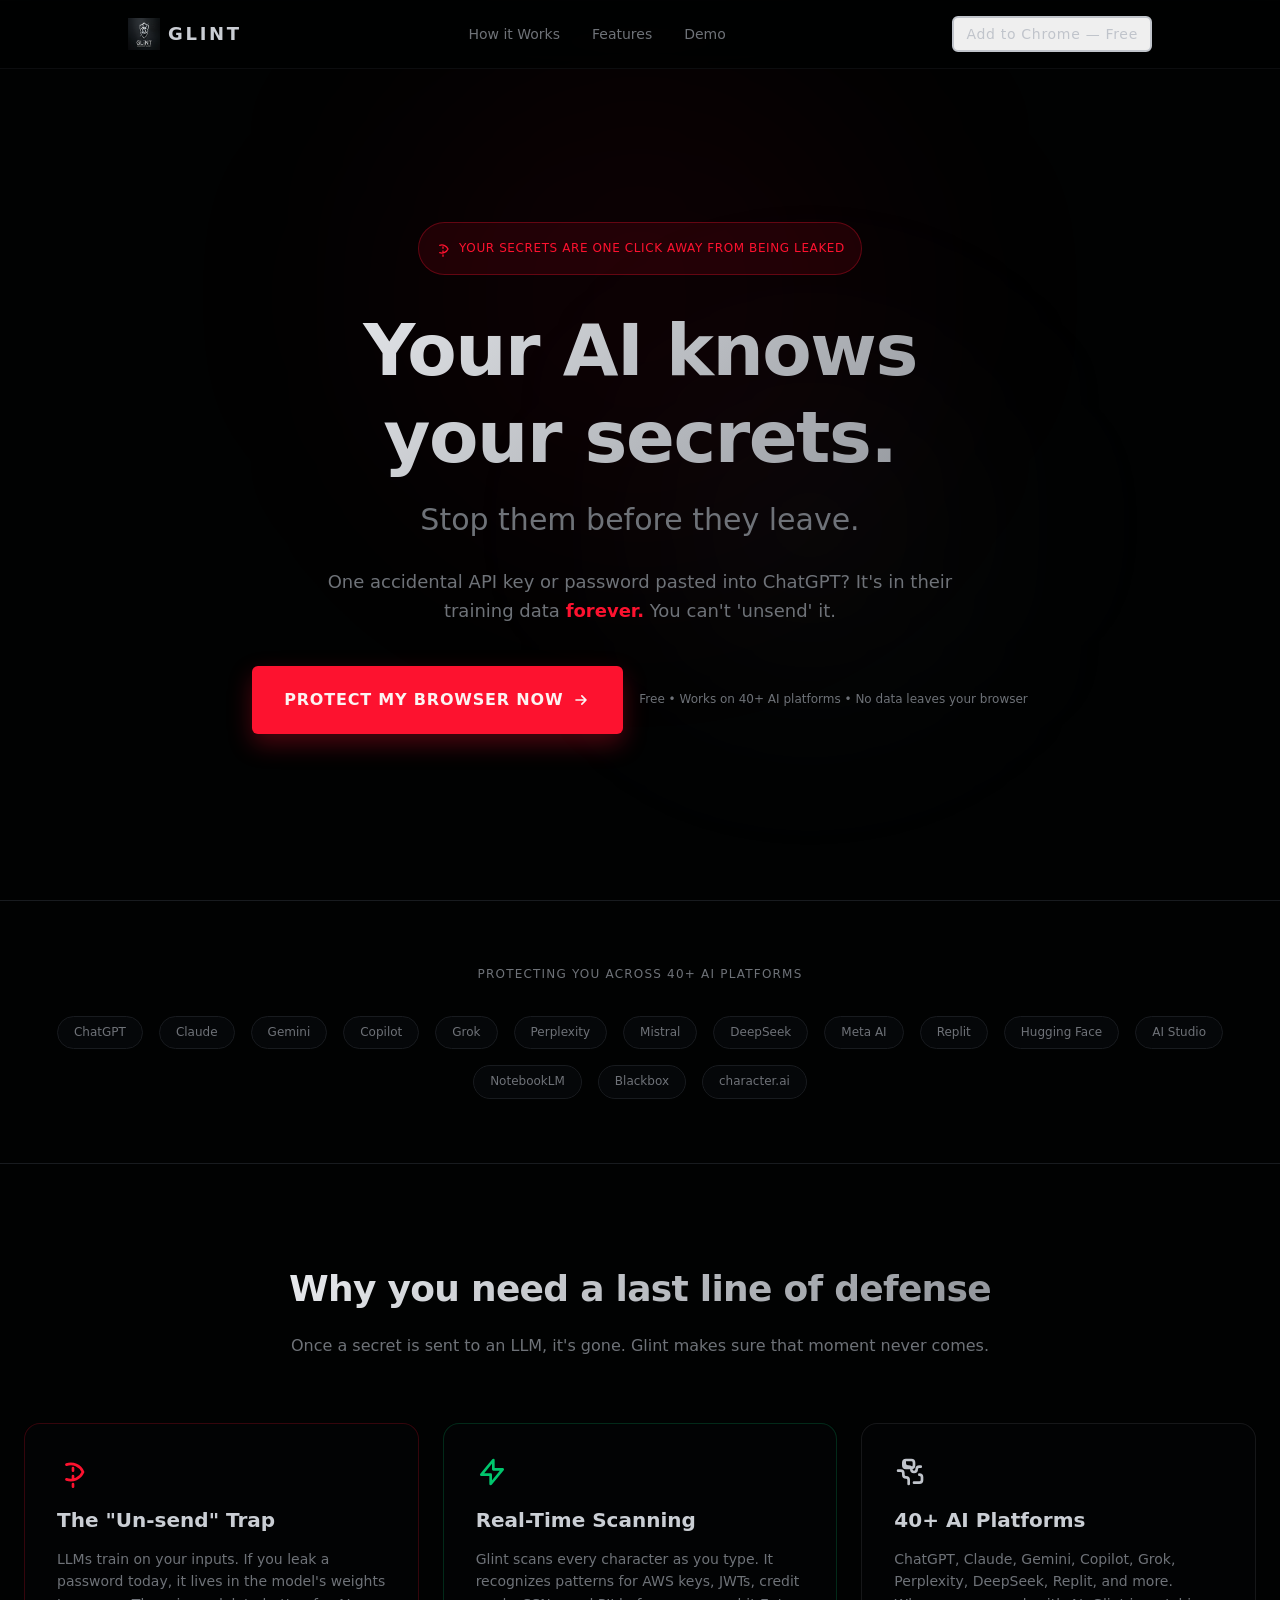
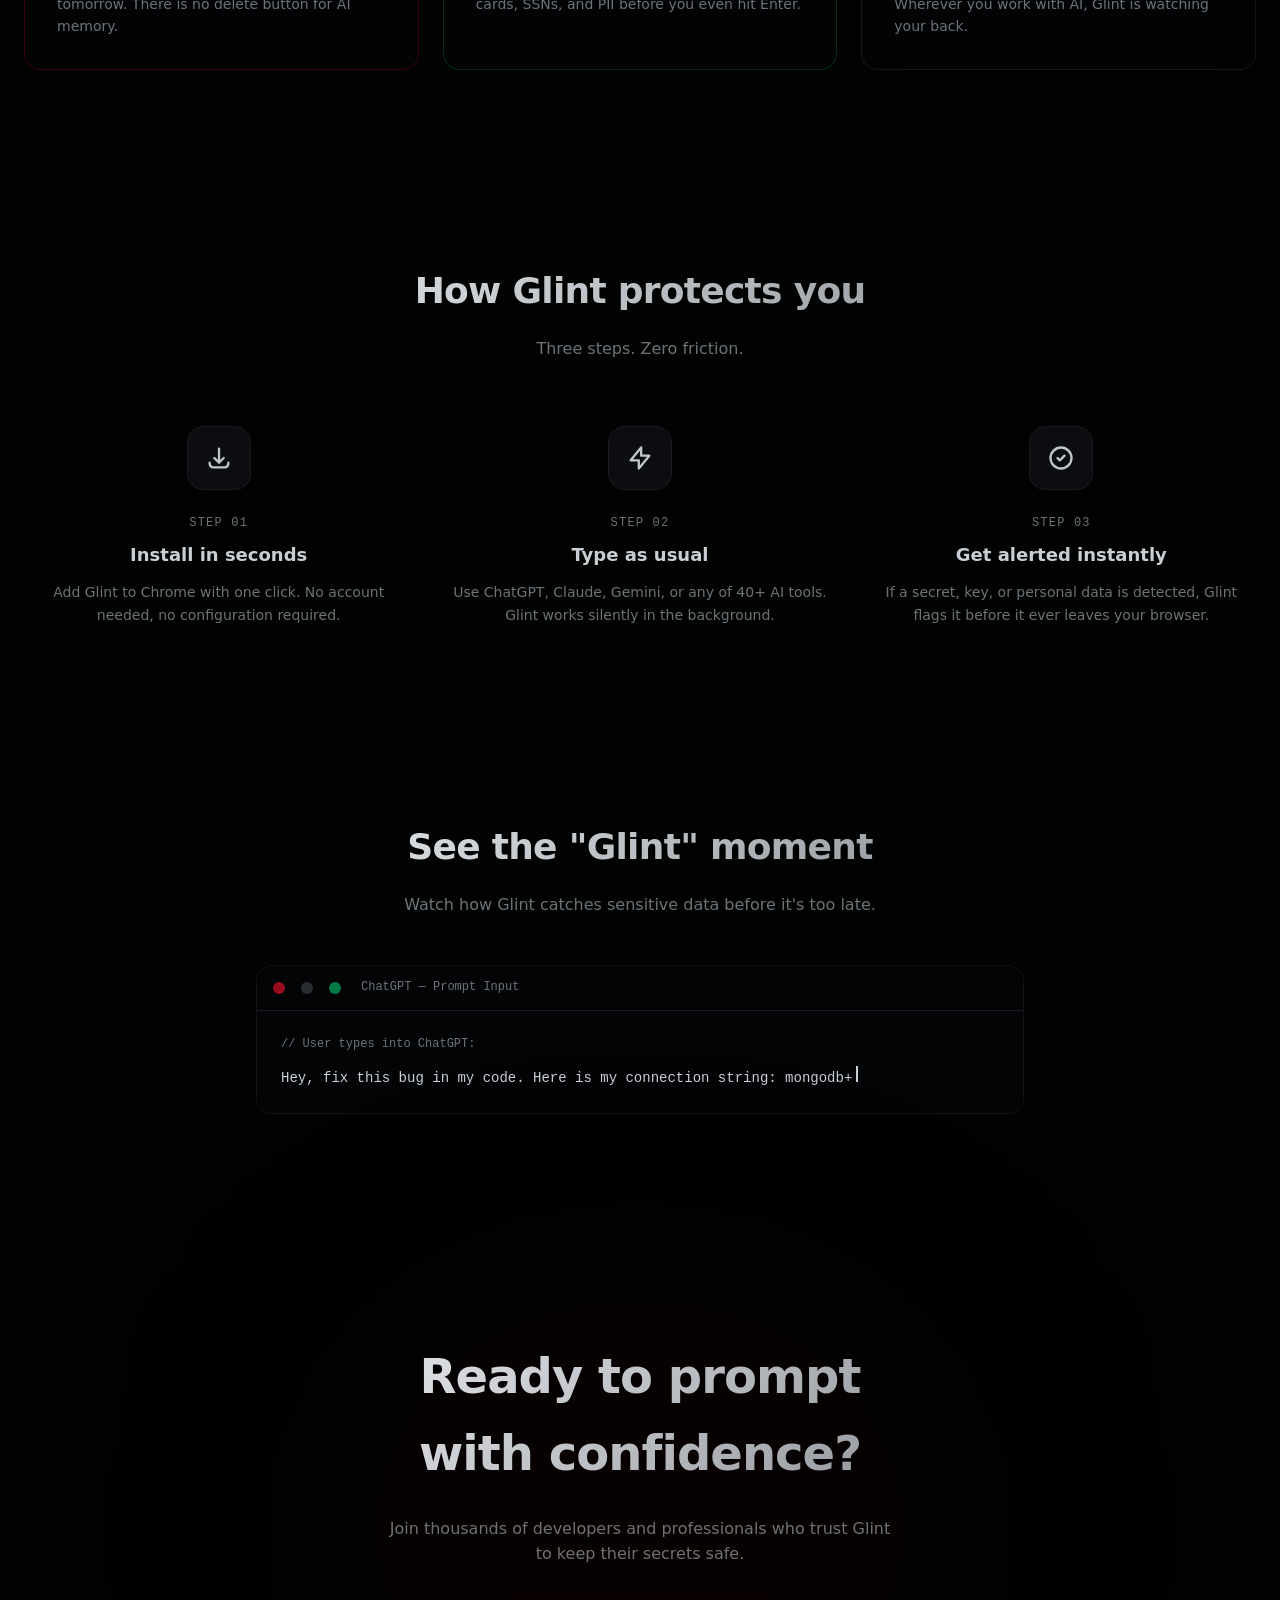
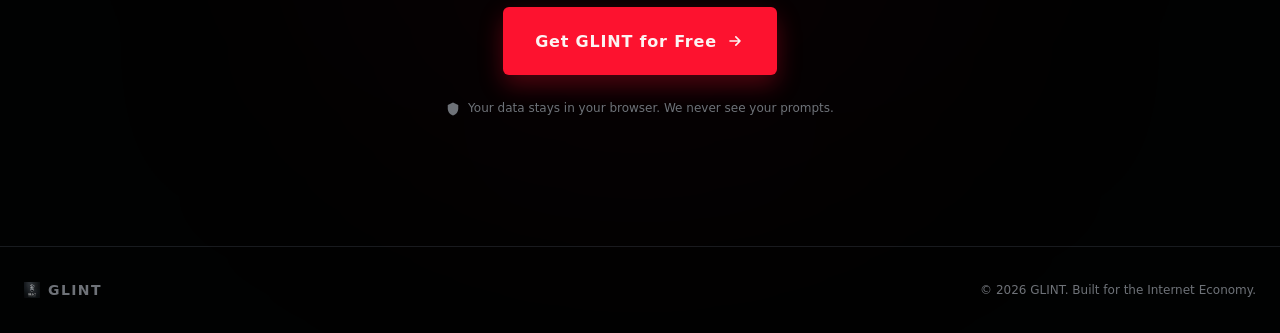
==== index.html @ 4f902f87 "removed the react app, now left with index.html" ====
<!DOCTYPE html>
<html lang="en">
<head>
    <meta charset="UTF-8">
    <meta name="viewport" content="width=device-width, initial-scale=1.0">
    <title>GLINT — Your AI Privacy Guardian | Stop Secret Leaks</title>
    <meta name="description" content="Glint detects passwords, API keys, and sensitive data in your AI prompts before they're sent. Free Chrome extension for 40+ AI platforms.">
    <meta property="og:title" content="GLINT — Your AI Privacy Guardian">
    <meta property="og:description" content="Stop accidentally leaking secrets to ChatGPT, Claude, and 40+ AI tools. Free browser extension.">
    <meta property="og:type" content="website">
    <style>
        * {
            margin: 0;
            padding: 0;
            box-sizing: border-box;
        }

        :root {
            --radius: 0.625rem;
            /* Terminal-chic dark palette */
            --background: oklch(0.08 0.005 260);
            --foreground: oklch(0.85 0.01 260);
            --card: oklch(0.12 0.008 260);
            --card-foreground: oklch(0.85 0.01 260);
            --primary: oklch(0.82 0.01 260);
            --primary-foreground: oklch(0.08 0.005 260);
            --secondary: oklch(0.16 0.008 260);
            --secondary-foreground: oklch(0.82 0.01 260);
            --muted: oklch(0.16 0.008 260);
            --muted-foreground: oklch(0.55 0.01 260);
            --accent: oklch(0.2 0.01 260);
            --accent-foreground: oklch(0.82 0.01 260);
            --border: oklch(0.22 0.01 260);
            --input: oklch(0.18 0.008 260);
            --ring: oklch(0.55 0.01 260);
            
            /* GLINT-specific tokens */
            --danger: oklch(0.63 0.25 25);
            --danger-foreground: oklch(0.97 0.01 25);
            --safe: oklch(0.72 0.19 155);
            --safe-foreground: oklch(0.15 0.02 155);
            --silver: oklch(0.82 0.01 260);
            --silver-dim: oklch(0.55 0.01 260);
            
            /* Fonts */
            --font-display: "Inter", ui-sans-serif, system-ui, sans-serif;
            --font-mono: "JetBrains Mono", ui-monospace, monospace;
        }

        body {
            background-color: var(--background);
            color: var(--foreground);
            font-family: var(--font-display);
            -webkit-font-smoothing: antialiased;
            -moz-osx-font-smoothing: grayscale;
            line-height: 1.6;
        }

        /* Animations */
        @keyframes glint-shimmer {
            0% { background-position: -200% 0; }
            100% { background-position: 200% 0; }
        }

        @keyframes pulse-danger {
            0%, 100% { opacity: 0.6; }
            50% { opacity: 1; }
        }

        @keyframes scanline {
            0% { transform: translateY(-100%); }
            100% { transform: translateY(100vh); }
        }

        @keyframes slideDown {
            from {
                opacity: 0;
                transform: translateY(-20px);
            }
            to {
                opacity: 1;
                transform: translateY(0);
            }
        }

        @keyframes fadeInUp {
            from {
                opacity: 0;
                transform: translateY(30px);
            }
            to {
                opacity: 1;
                transform: translateY(0);
            }
        }

        @keyframes fadeInScale {
            from {
                opacity: 0;
                transform: scale(0.95);
            }
            to {
                opacity: 1;
                transform: scale(1);
            }
        }

        @keyframes pulse {
            0%, 100% {
                opacity: 1;
            }
            50% {
                opacity: 0.5;
            }
        }

        @keyframes blink {
            0%, 49%, 100% {
                opacity: 1;
            }
            50%, 99% {
                opacity: 0;
            }
        }

        @keyframes splashFadeIn {
            from {
                opacity: 0;
                transform: scale(0.9);
            }
            to {
                opacity: 1;
                transform: scale(1);
            }
        }

        @keyframes splashFadeOut {
            from {
                opacity: 1;
                visibility: visible;
            }
            to {
                opacity: 0;
                visibility: hidden;
            }
        }

        /* Splash Screen */
        .splash-screen {
            position: fixed;
            top: 0;
            left: 0;
            right: 0;
            bottom: 0;
            z-index: 9999;
            display: flex;
            align-items: center;
            justify-content: center;
            background-color: var(--background);
            animation: splashFadeIn 0.6s ease-out forwards, splashFadeOut 0.6s ease-out 2.8s forwards;
        }

        .splash-content {
            text-align: center;
        }

        .splash-logo {
            max-width: 300px;
            width: 100%;
            height: auto;
            margin-bottom: 2rem;
            animation: splashFadeIn 0.8s ease-out;
        }

        /* Utility Classes */
        .glint-shimmer {
            background: linear-gradient(
                90deg,
                transparent 0%,
                oklch(0.82 0.01 260 / 0.15) 50%,
                transparent 100%
            );
            background-size: 200% 100%;
            animation: glint-shimmer 3s ease-in-out infinite;
        }

        .pulse-danger {
            animation: pulse-danger 2s ease-in-out infinite;
        }

        .text-gradient-silver {
            background: linear-gradient(135deg, oklch(0.95 0.005 260), oklch(0.65 0.01 260));
            -webkit-background-clip: text;
            -webkit-text-fill-color: transparent;
            background-clip: text;
        }

        .glass-card {
            background: oklch(0.12 0.008 260 / 0.6);
            backdrop-filter: blur(20px);
            border: 1px solid oklch(0.25 0.01 260 / 0.5);
            transition: all 0.3s ease;
        }

        .glass-card:hover {
            border-color: oklch(0.35 0.01 260 / 0.8);
        }

        .glass-nav {
            background: oklch(0.08 0.005 260 / 0.8);
            backdrop-filter: blur(16px);
            border-bottom: 1px solid oklch(0.22 0.01 260 / 0.5);
        }

        .glow-danger {
            box-shadow: 0 0 30px oklch(0.63 0.25 25 / 0.3), 0 0 60px oklch(0.63 0.25 25 / 0.1);
        }

        .glow-danger.active {
            box-shadow: 0 0 40px oklch(0.63 0.25 25 / 0.5), 0 0 80px oklch(0.63 0.25 25 / 0.2);
        }

        .glow-silver {
            box-shadow: 0 0 40px oklch(0.82 0.01 260 / 0.15);
        }

        /* Navigation */
        nav {
            position: fixed;
            top: 0;
            left: 0;
            right: 0;
            z-index: 50;
            animation: slideDown 0.6s ease-out;
        }

        nav.glass-nav {
            display: flex;
            align-items: center;
            justify-content: center;
            padding: 1rem 1.5rem;
            width: 100%;
        }

        .nav-container {
            display: flex;
            align-items: center;
            justify-content: space-between;
            max-width: 64rem;
            width: 100%;
        }

        .nav-logo {
            display: flex;
            align-items: center;
            gap: 0.5rem;
        }

        .nav-logo svg {
            width: 1.5rem;
            height: 1.5rem;
            color: var(--danger);
        }

        .nav-logo span {
            font-size: 1.125rem;
            font-weight: bold;
            letter-spacing: 0.15em;
            color: var(--foreground);
        }

        .nav-links {
            display: none;
            align-items: center;
            gap: 2rem;
        }

        .nav-links a {
            font-size: 0.875rem;
            color: var(--muted-foreground);
            text-decoration: none;
            transition: color 0.3s ease;
        }

        .nav-links a:hover {
            color: var(--foreground);
        }

        @media (min-width: 768px) {
            .nav-links {
                display: flex;
            }
        }

        /* Button */
        button {
            font-family: inherit;
            cursor: pointer;
            border: none;
            transition: all 0.3s ease;
            display: inline-flex;
            align-items: center;
            justify-content: center;
            gap: 0.5rem;
            border-radius: 0.375rem;
            font-weight: 500;
        }

        .btn-hero {
            background-color: var(--danger);
            color: var(--danger-foreground);
            font-weight: bold;
            letter-spacing: 0.05em;
            padding: 1.5rem 2rem;
            font-size: 1rem;
            box-shadow: 0 10px 25px oklch(0.63 0.25 25 / 0.3);
            transition: all 0.3s ease;
        }

        .btn-hero:hover {
            background-color: oklch(0.63 0.25 25 / 0.9);
            transform: scale(1.05);
            box-shadow: 0 15px 35px oklch(0.63 0.25 25 / 0.4);
        }

        .btn-hero-outline {
            border: 2px solid var(--silver);
            color: var(--silver);
            padding: 0.5rem 0.75rem;
            font-size: 0.875rem;
            font-weight: 500;
            letter-spacing: 0.05em;
            transition: all 0.3s ease;
        }

        .btn-hero-outline:hover {
            background-color: oklch(0.82 0.01 260 / 0.1);
        }

        /* Section spacing */
        section {
            position: relative;
        }

        /* Hero section */
        .hero {
            min-height: 100vh;
            display: flex;
            align-items: center;
            justify-content: center;
            overflow: hidden;
            padding: 1.5rem;
            padding-top: 5rem;
        }

        .hero-content {
            position: relative;
            z-index: 10;
            max-width: 56rem;
            margin: 0 auto;
            text-align: center;
        }

        .hero-badge {
            display: inline-flex;
            align-items: center;
            gap: 0.5rem;
            margin-bottom: 2rem;
            border-radius: 9999px;
            border: 1px solid oklch(0.63 0.25 25 / 0.3);
            background-color: oklch(0.63 0.25 25 / 0.1);
            padding: 1rem 1rem;
            animation: fadeInUp 0.6s ease-out 0.2s both;
            font-size: 0.75rem;
            font-weight: 500;
            letter-spacing: 0.05em;
            color: var(--danger);
        }

        .hero-badge svg {
            width: 1rem;
            height: 1rem;
        }

        .hero h1 {
            font-size: 3rem;
            font-weight: 800;
            line-height: 1.2;
            letter-spacing: -0.02em;
            margin-bottom: 1rem;
            animation: fadeInUp 0.7s ease-out 0.4s both;
        }

        .hero h1 br {
            display: none;
        }

        @media (min-width: 768px) {
            .hero h1 {
                font-size: 4.5rem;
            }
            .hero h1 br {
                display: block;
            }
        }

        .hero h1.text-gradient-silver {
            color: var(--foreground);
        }

        .hero-subtitle {
            font-size: 1.5rem;
            font-weight: 300;
            color: var(--silver-dim);
            margin-top: 1rem;
            margin-bottom: 1.5rem;
            animation: fadeInUp 0.6s ease-out 0.6s both;
        }

        @media (min-width: 768px) {
            .hero-subtitle {
                font-size: 1.875rem;
            }
        }

        .hero-description {
            max-width: 42rem;
            margin: 1.5rem auto;
            font-size: 1rem;
            line-height: 1.6;
            color: var(--muted-foreground);
            animation: fadeInUp 0.6s ease-out 0.8s both;
        }

        @media (min-width: 768px) {
            .hero-description {
                font-size: 1.125rem;
            }
        }

        .hero-description strong {
            color: var(--danger);
            font-weight: 600;
        }

        .hero-cta {
            display: flex;
            flex-direction: column;
            align-items: center;
            gap: 1rem;
            margin-top: 2.5rem;
            animation: fadeInUp 0.6s ease-out 1s both;
        }

        @media (min-width: 640px) {
            .hero-cta {
                flex-direction: row;
                justify-content: center;
            }
        }

        .hero-cta-subtext {
            font-size: 0.75rem;
            color: var(--muted-foreground);
        }

        .hero-glow {
            position: absolute;
            pointer-events: none;
            border-radius: 50%;
            filter: blur(120px);
            z-index: -1;
        }

        .hero-glow-1 {
            left: 50%;
            top: 33%;
            transform: translate(-50%, -50%);
            width: 500px;
            height: 500px;
            background-color: oklch(0.63 0.25 25 / 0.05);
        }

        .hero-glow-2 {
            right: 25%;
            bottom: 25%;
            width: 300px;
            height: 300px;
            background-color: oklch(0.82 0.01 260 / 0.05);
        }

        .scanline {
            position: absolute;
            inset: 0;
            pointer-events: none;
            overflow: hidden;
            opacity: 0.03;
        }

        .scanline::before {
            content: '';
            position: absolute;
            left: 0;
            width: 100%;
            height: 1px;
            background-color: var(--silver);
            animation: scanline 4s linear infinite;
        }

        /* Platforms section */
        .platforms {
            position: relative;
            overflow: hidden;
            border-top: 1px solid var(--border);
            border-bottom: 1px solid var(--border);
            padding: 4rem 1.5rem;
        }

        .platforms-content {
            max-width: 80rem;
            margin: 0 auto;
            text-align: center;
        }

        .platforms-label {
            font-size: 0.75rem;
            font-weight: 500;
            letter-spacing: 0.1em;
            color: var(--muted-foreground);
            margin-bottom: 2rem;
            text-transform: uppercase;
            animation: fadeInUp 0.6s ease-out both;
        }

        .platforms-grid {
            display: flex;
            flex-wrap: wrap;
            align-items: center;
            justify-content: center;
            gap: 1rem;
        }

        .platform-badge {
            border-radius: 9999px;
            border: 1px solid var(--border);
            background-color: oklch(0.16 0.008 260 / 0.5);
            padding: 0.375rem 1rem;
            font-size: 0.75rem;
            font-weight: 500;
            color: var(--muted-foreground);
            transition: all 0.3s ease;
            animation: fadeInUp 0.4s ease-out both;
        }

        .platform-badge:hover {
            border-color: oklch(0.82 0.01 260 / 0.3);
            color: var(--foreground);
        }

        /* Features/Problem section */
        .features {
            position: relative;
            padding: 6rem 1.5rem;
        }

        .features-header {
            max-width: 48rem;
            margin: 0 auto 4rem;
            text-align: center;
            animation: fadeInUp 0.6s ease-out both;
        }

        .features-header h2 {
            font-size: 2rem;
            font-weight: bold;
            letter-spacing: -0.02em;
            margin-bottom: 1rem;
        }

        @media (min-width: 768px) {
            .features-header h2 {
                font-size: 2.25rem;
            }
        }

        .features-header h2.text-gradient-silver {
            color: var(--foreground);
        }

        .features-header p {
            color: var(--muted-foreground);
        }

        .features-grid {
            max-width: 80rem;
            margin: 0 auto;
            display: grid;
            gap: 1.5rem;
            grid-template-columns: 1fr;
        }

        @media (min-width: 768px) {
            .features-grid {
                grid-template-columns: repeat(3, 1fr);
            }
        }

        .feature-card {
            padding: 2rem;
            border-radius: 1rem;
            animation: fadeInUp 0.6s ease-out both;
        }

        .feature-card.danger {
            border: 1px solid oklch(0.63 0.25 25 / 0.2);
            transition: all 0.3s ease;
        }

        .feature-card.danger:hover {
            border-color: oklch(0.63 0.25 25 / 0.4);
        }

        .feature-card.safe {
            border: 1px solid oklch(0.72 0.19 155 / 0.2);
            transition: all 0.3s ease;
        }

        .feature-card.safe:hover {
            border-color: oklch(0.72 0.19 155 / 0.4);
        }

        .feature-card.silver {
            border: 1px solid oklch(0.82 0.01 260 / 0.1);
            transition: all 0.3s ease;
        }

        .feature-card.silver:hover {
            border-color: oklch(0.82 0.01 260 / 0.3);
        }

        .feature-icon {
            width: 2rem;
            height: 2rem;
            margin-bottom: 1rem;
        }

        .feature-icon.danger {
            color: var(--danger);
        }

        .feature-icon.safe {
            color: var(--safe);
        }

        .feature-icon.silver {
            color: var(--silver);
        }

        .feature-card h3 {
            font-size: 1.25rem;
            font-weight: 600;
            margin-bottom: 0.75rem;
            color: var(--foreground);
        }

        .feature-card p {
            font-size: 0.875rem;
            line-height: 1.6;
            color: var(--muted-foreground);
        }

        /* How it works section */
        .how-it-works {
            position: relative;
            padding: 6rem 1.5rem;
        }

        .how-header {
            max-width: 56rem;
            margin: 0 auto 4rem;
            text-align: center;
            animation: fadeInUp 0.6s ease-out both;
        }

        .how-header h2 {
            font-size: 2rem;
            font-weight: bold;
            letter-spacing: -0.02em;
            margin-bottom: 1rem;
        }

        @media (min-width: 768px) {
            .how-header h2 {
                font-size: 2.25rem;
            }
        }

        .how-header h2.text-gradient-silver {
            color: var(--foreground);
        }

        .how-header p {
            color: var(--muted-foreground);
        }

        .steps-grid {
            max-width: 80rem;
            margin: 0 auto;
            display: grid;
            gap: 2rem;
            grid-template-columns: 1fr;
        }

        @media (min-width: 768px) {
            .steps-grid {
                grid-template-columns: repeat(3, 1fr);
            }
        }

        .step {
            text-align: center;
            animation: fadeInUp 0.6s ease-out both;
        }

        .step-icon {
            display: flex;
            align-items: center;
            justify-content: center;
            width: 4rem;
            height: 4rem;
            margin: 0 auto 1.5rem;
            border-radius: 1rem;
            border: 1px solid var(--border);
            background-color: var(--secondary);
        }

        .step-icon svg {
            width: 1.75rem;
            height: 1.75rem;
            color: var(--silver);
        }

        .step-number {
            display: block;
            font-family: var(--font-mono);
            font-size: 0.75rem;
            letter-spacing: 0.1em;
            color: var(--muted-foreground);
            margin-bottom: 0.5rem;
            text-transform: uppercase;
        }

        .step h3 {
            font-size: 1.125rem;
            font-weight: 600;
            color: var(--foreground);
            margin-bottom: 0.75rem;
        }

        .step p {
            font-size: 0.875rem;
            line-height: 1.6;
            color: var(--muted-foreground);
        }

        /* Demo section */
        .demo {
            position: relative;
            padding: 6rem 1.5rem;
        }

        .demo-header {
            max-width: 48rem;
            margin: 0 auto 3rem;
            text-align: center;
            animation: fadeInUp 0.6s ease-out both;
        }

        .demo-header h2 {
            font-size: 2rem;
            font-weight: bold;
            letter-spacing: -0.02em;
            margin-bottom: 1rem;
        }

        @media (min-width: 768px) {
            .demo-header h2 {
                font-size: 2.25rem;
            }
        }

        .demo-header h2.text-gradient-silver {
            color: var(--foreground);
        }

        .demo-header p {
            color: var(--muted-foreground);
        }

        .demo-container {
            max-width: 48rem;
            margin: 0 auto;
            border-radius: 1rem;
            overflow: hidden;
            animation: fadeInScale 0.6s ease-out both;
        }

        .demo-terminal-header {
            display: flex;
            align-items: center;
            gap: 0.5rem;
            border-bottom: 1px solid var(--border);
            padding: 0.75rem 1rem;
            background-color: oklch(0.12 0.008 260 / 0.6);
        }

        .demo-dot {
            width: 0.75rem;
            height: 0.75rem;
            border-radius: 50%;
        }

        .demo-dot-1 {
            background-color: oklch(0.63 0.25 25 / 0.6);
        }

        .demo-dot-2 {
            background-color: oklch(0.4 0.01 260 / 0.6);
        }

        .demo-dot-3 {
            background-color: oklch(0.72 0.19 155 / 0.6);
        }

        .demo-dot + .demo-dot {
            margin-left: 0.5rem;
        }

        .demo-header-text {
            margin-left: 0.75rem;
            font-family: var(--font-mono);
            font-size: 0.75rem;
            color: var(--muted-foreground);
        }

        .demo-body {
            padding: 1.5rem;
            background-color: oklch(0.12 0.008 260 / 0.6);
            backdrop-filter: blur(20px);
        }

        .demo-comment {
            font-family: var(--font-mono);
            font-size: 0.75rem;
            color: var(--muted-foreground);
        }

        .demo-code {
            font-family: var(--font-mono);
            font-size: 0.875rem;
            line-height: 1.6;
            color: var(--foreground);
            margin-top: 0.75rem;
        }

        .demo-cursor {
            display: inline-block;
            width: 0.125rem;
            height: 1rem;
            margin-left: 0.25rem;
            background-color: var(--foreground);
            animation: blink 1s ease-in-out infinite;
        }

        .demo-alert {
            margin-top: 1.5rem;
            display: flex;
            gap: 0.75rem;
            border-radius: 0.5rem;
            border: 1px solid oklch(0.63 0.25 25 / 0.3);
            background-color: oklch(0.63 0.25 25 / 0.1);
            padding: 1rem;
            animation: fadeInUp 0.4s ease-out;
        }

        .demo-alert svg {
            width: 1.25rem;
            height: 1.25rem;
            flex-shrink: 0;
        }

        .demo-alert.safe {
            border-color: oklch(0.72 0.19 155 / 0.3);
            background-color: oklch(0.72 0.19 155 / 0.1);
        }

        .demo-alert.safe svg {
            color: var(--safe);
        }

        .demo-alert.danger svg {
            color: var(--danger);
            animation: pulse-danger 2s ease-in-out infinite;
        }

        .demo-alert-content {
            flex: 1;
        }

        .demo-alert-title {
            font-size: 0.875rem;
            font-weight: 600;
            margin-bottom: 0.25rem;
        }

        .demo-alert.danger .demo-alert-title {
            color: var(--danger);
        }

        .demo-alert.safe .demo-alert-title {
            color: var(--safe);
        }

        .demo-alert-text {
            font-size: 0.75rem;
            color: var(--muted-foreground);
        }

        /* CTA section */
        .cta {
            position: relative;
            padding: 8rem 1.5rem;
        }

        .cta-glow {
            position: absolute;
            inset: 0;
            pointer-events: none;
        }

        .cta-glow-inner {
            position: absolute;
            left: 50%;
            top: 50%;
            transform: translate(-50%, -50%);
            width: 600px;
            height: 400px;
            background-color: oklch(0.63 0.25 25 / 0.05);
            border-radius: 50%;
            filter: blur(150px);
        }

        .cta-content {
            position: relative;
            z-index: 10;
            max-width: 42rem;
            margin: 0 auto;
            text-align: center;
            animation: fadeInUp 0.6s ease-out both;
        }

        .cta h2 {
            font-size: 2.25rem;
            font-weight: bold;
            letter-spacing: -0.02em;
            margin-bottom: 1.5rem;
        }

        @media (min-width: 768px) {
            .cta h2 {
                font-size: 3rem;
            }
        }

        .cta h2.text-gradient-silver {
            color: var(--foreground);
        }

        .cta h2 br {
            display: none;
        }

        @media (min-width: 768px) {
            .cta h2 br {
                display: block;
            }
        }

        .cta p {
            max-width: 32rem;
            margin: 1.5rem auto;
            color: var(--muted-foreground);
        }

        .cta-button-wrapper {
            margin-top: 2.5rem;
        }

        .cta-footer {
            display: flex;
            align-items: center;
            justify-content: center;
            gap: 0.5rem;
            margin-top: 1.5rem;
            font-size: 0.75rem;
            color: var(--muted-foreground);
        }

        .cta-footer svg {
            width: 0.875rem;
            height: 0.875rem;
        }

        /* Footer */
        footer {
            border-top: 1px solid var(--border);
            padding: 2rem 1.5rem;
        }

        .footer-content {
            max-width: 96rem;
            margin: 0 auto;
            display: flex;
            flex-direction: column;
            align-items: center;
            justify-content: space-between;
            gap: 1rem;
        }

        @media (min-width: 640px) {
            .footer-content {
                flex-direction: row;
            }
        }

        .footer-logo {
            display: flex;
            align-items: center;
            gap: 0.5rem;
        }

        .footer-logo svg {
            width: 1rem;
            height: 1rem;
            color: var(--danger);
        }

        .footer-logo span {
            font-size: 0.875rem;
            font-weight: bold;
            letter-spacing: 0.1em;
            color: var(--muted-foreground);
        }

        .footer-text {
            font-size: 0.75rem;
            color: var(--muted-foreground);
        }

        /* Icon SVG defaults */
        svg {
            display: inline-block;
            vertical-align: middle;
        }

        /* Responsive adjustments */
        @media (max-width: 640px) {
            .hero h1 {
                font-size: 2.25rem;
            }
            
            .hero-subtitle {
                font-size: 1.25rem;
            }

            .features-header h2,
            .how-header h2,
            .demo-header h2 {
                font-size: 1.875rem;
            }

            .cta h2 {
                font-size: 1.875rem;
            }
        }
    </style>
</head>
<body>
    <!-- Splash Screen -->
    <div class="splash-screen" id="splashScreen">
        <div class="splash-content">
            <img src="glint_logo.png" alt="GLINT Logo" class="splash-logo">
        </div>
    </div>

    <!-- Navigation -->
    <nav class="glass-nav">
        <div class="nav-container">
            <div class="nav-logo">
                <img src="glint_logo.png" alt="GLINT" style="width: 2rem; height: 2rem;">
                <span>GLINT</span>
            </div>
            <div class="nav-links">
                <a href="#how-it-works">How it Works</a>
                <a href="#features">Features</a>
                <a href="#demo">Demo</a>
            </div>
            <button class="btn-hero-outline">Add to Chrome — Free</button>
        </div>
    </nav>

    <!-- Hero Section -->
    <section class="hero">
        <div class="hero-glow hero-glow-1"></div>
        <div class="hero-glow hero-glow-2"></div>
        <div class="scanline"></div>
        
        <div class="hero-content">
            <div class="hero-badge">
                <svg fill="none" stroke="currentColor" viewBox="0 0 24 24">
                    <path stroke-linecap="round" stroke-linejoin="round" stroke-width="2" d="M12 9v2m0 4v2m0 4v2M7.08 6.47A9.989 9.989 0 0119.5 12a9.989 9.989 0 01-12.42 5.53"></path>
                </svg>
                <span>YOUR SECRETS ARE ONE CLICK AWAY FROM BEING LEAKED</span>
            </div>

            <h1 class="text-gradient-silver">Your AI knows<br/>your secrets.</h1>
            
            <p class="hero-subtitle">Stop them before they leave.</p>
            
            <p class="hero-description">
                One accidental API key or password pasted into ChatGPT? It's in their training data 
                <strong>forever.</strong> You can't 'unsend' it.
            </p>
            
            <div class="hero-cta">
                <button class="btn-hero">
                    PROTECT MY BROWSER NOW
                    <svg width="20" height="20" fill="none" stroke="currentColor" viewBox="0 0 24 24">
                        <path stroke-linecap="round" stroke-linejoin="round" stroke-width="2" d="M13 7l5 5m0 0l-5 5m5-5H6"></path>
                    </svg>
                </button>
                <p class="hero-cta-subtext">Free • Works on 40+ AI platforms • No data leaves your browser</p>
            </div>
        </div>
    </section>

    <!-- Platforms Section -->
    <section class="platforms">
        <div class="platforms-content">
            <p class="platforms-label">PROTECTING YOU ACROSS 40+ AI PLATFORMS</p>
            <div class="platforms-grid" id="platformsGrid">
                <!-- Platforms will be inserted here by JavaScript -->
            </div>
        </div>
    </section>

    <!-- Features Section -->
    <section class="features" id="features">
        <div class="features-header">
            <h2 class="text-gradient-silver">Why you need a last line of defense</h2>
            <p>Once a secret is sent to an LLM, it's gone. Glint makes sure that moment never comes.</p>
        </div>
        
        <div class="features-grid" id="featuresGrid">
            <!-- Features will be inserted here by JavaScript -->
        </div>
    </section>

    <!-- How It Works Section -->
    <section class="how-it-works" id="how-it-works">
        <div class="how-header">
            <h2 class="text-gradient-silver">How Glint protects you</h2>
            <p>Three steps. Zero friction.</p>
        </div>
        
        <div class="steps-grid" id="stepsGrid">
            <!-- Steps will be inserted here by JavaScript -->
        </div>
    </section>

    <!-- Demo Section -->
    <section class="demo" id="demo">
        <div class="demo-header">
            <h2 class="text-gradient-silver">See the "Glint" moment</h2>
            <p>Watch how Glint catches sensitive data before it's too late.</p>
        </div>
        
        <div class="demo-container glass-card" id="demoContainer">
            <div class="demo-terminal-header">
                <div class="demo-dot demo-dot-1"></div>
                <div class="demo-dot demo-dot-2"></div>
                <div class="demo-dot demo-dot-3"></div>
                <span class="demo-header-text">ChatGPT — Prompt Input</span>
            </div>
            
            <div class="demo-body">
                <p class="demo-comment">// User types into ChatGPT:</p>
                <p class="demo-code" id="demoText"></p>
                <div id="demoAlert" style="display: none;"></div>
            </div>
        </div>
    </section>

    <!-- CTA Section -->
    <section class="cta">
        <div class="cta-glow">
            <div class="cta-glow-inner"></div>
        </div>
        
        <div class="cta-content">
            <h2 class="text-gradient-silver">Ready to prompt<br/>with confidence?</h2>
            <p>Join thousands of developers and professionals who trust Glint to keep their secrets safe.</p>
            
            <div class="cta-button-wrapper">
                <button class="btn-hero">
                    Get GLINT for Free
                    <svg width="20" height="20" fill="none" stroke="currentColor" viewBox="0 0 24 24">
                        <path stroke-linecap="round" stroke-linejoin="round" stroke-width="2" d="M13 7l5 5m0 0l-5 5m5-5H6"></path>
                    </svg>
                </button>
            </div>
            
            <div class="cta-footer">
                <svg fill="currentColor" viewBox="0 0 24 24">
                    <path d="M12 1L3 5v6c0 5.55 3.84 10.74 9 12 5.16-1.26 9-6.45 9-12V5l-9-4z"/>
                </svg>
                <span>Your data stays in your browser. We never see your prompts.</span>
            </div>
        </div>
    </section>

    <!-- Footer -->
    <footer>
        <div class="footer-content">
            <div class="footer-logo">
                <img src="glint_logo.png" alt="GLINT" style="width: 1rem; height: 1rem;">
                <span>GLINT</span>
            </div>
            <p class="footer-text">© <span id="year"></span> GLINT. Built for the Internet Economy.</p>
        </div>
    </footer>

    <script>
        // Splash screen auto-hide
        window.addEventListener('load', () => {
            const splashScreen = document.getElementById('splashScreen');
            setTimeout(() => {
                splashScreen.style.pointerEvents = 'none';
            }, 3400);
        });

        // Platforms data
        const platforms = [
            "ChatGPT", "Claude", "Gemini", "Copilot", "Grok",
            "Perplexity", "Mistral", "DeepSeek", "Meta AI", "Replit",
            "Hugging Face", "AI Studio", "NotebookLM", "Blackbox", "character.ai",
        ];

        // Features data
        const features = [
            {
                icon: `<svg fill="none" stroke="currentColor" viewBox="0 0 24 24"><path stroke-linecap="round" stroke-linejoin="round" stroke-width="2" d="M12 9v2m0 4v2m0 4v2M7.08 6.47A9.989 9.989 0 0119.5 12a9.989 9.989 0 01-12.42 5.53"></path></svg>`,
                title: 'The "Un-send" Trap',
                description: "LLMs train on your inputs. If you leak a password today, it lives in the model's weights tomorrow. There is no delete button for AI memory.",
                variant: "danger"
            },
            {
                icon: `<svg fill="none" stroke="currentColor" viewBox="0 0 24 24"><path stroke-linecap="round" stroke-linejoin="round" stroke-width="2" d="M13 10V3L4 14h7v7l9-11h-7z"></path></svg>`,
                title: "Real-Time Scanning",
                description: "Glint scans every character as you type. It recognizes patterns for AWS keys, JWTs, credit cards, SSNs, and PII before you even hit Enter.",
                variant: "safe"
            },
            {
                icon: `<svg fill="none" stroke="currentColor" viewBox="0 0 24 24"><path stroke-linecap="round" stroke-linejoin="round" stroke-width="2" d="M3.055 11H5a2 2 0 012 2v1a2 2 0 002 2 2 2 0 012 2v2.945M8 3.935V5.5A2.5 2.5 0 0010.5 8h.5a2 2 0 012 2 2 2 0 104 0 2 2 0 012-2h1.064M15 20H19a2 2 0 002-2v-2a2 2 0 00-2-2M9 3h4a2 2 0 012 2v2a2 2 0 01-2 2H9a2 2 0 01-2-2V5a2 2 0 012-2z"></path></svg>`,
                title: "40+ AI Platforms",
                description: "ChatGPT, Claude, Gemini, Copilot, Grok, Perplexity, DeepSeek, Replit, and more. Wherever you work with AI, Glint is watching your back.",
                variant: "silver"
            }
        ];

        // Steps data
        const steps = [
            {
                icon: `<svg fill="none" stroke="currentColor" viewBox="0 0 24 24"><path stroke-linecap="round" stroke-linejoin="round" stroke-width="2" d="M4 16v1a3 3 0 003 3h10a3 3 0 003-3v-1m-4-4l-4 4m0 0l-4-4m4 4V4"></path></svg>`,
                step: "01",
                title: "Install in seconds",
                description: "Add Glint to Chrome with one click. No account needed, no configuration required."
            },
            {
                icon: `<svg fill="none" stroke="currentColor" viewBox="0 0 24 24"><path stroke-linecap="round" stroke-linejoin="round" stroke-width="2" d="M13 10V3L4 14h7v7l9-11h-7z"></path></svg>`,
                step: "02",
                title: "Type as usual",
                description: "Use ChatGPT, Claude, Gemini, or any of 40+ AI tools. Glint works silently in the background."
            },
            {
                icon: `<svg fill="none" stroke="currentColor" viewBox="0 0 24 24"><path stroke-linecap="round" stroke-linejoin="round" stroke-width="2" d="M9 12l2 2 4-4m6 2a9 9 0 11-18 0 9 9 0 0118 0z"></path></svg>`,
                step: "03",
                title: "Get alerted instantly",
                description: "If a secret, key, or personal data is detected, Glint flags it before it ever leaves your browser."
            }
        ];

        // Render platforms
        function renderPlatforms() {
            const container = document.getElementById('platformsGrid');
            platforms.forEach((platform, index) => {
                const badge = document.createElement('span');
                badge.className = 'platform-badge';
                badge.textContent = platform;
                badge.style.animationDelay = `${index * 0.04}s`;
                container.appendChild(badge);
            });
        }

        // Render features
        function renderFeatures() {
            const container = document.getElementById('featuresGrid');
            features.forEach((feature, index) => {
                const card = document.createElement('div');
                card.className = `feature-card glass-card ${feature.variant}`;
                card.style.animationDelay = `${index * 0.15}s`;
                card.innerHTML = `
                    <div class="feature-icon ${feature.variant}">${feature.icon}</div>
                    <h3>${feature.title}</h3>
                    <p>${feature.description}</p>
                `;
                container.appendChild(card);
            });
        }

        // Render steps
        function renderSteps() {
            const container = document.getElementById('stepsGrid');
            steps.forEach((step, index) => {
                const stepDiv = document.createElement('div');
                stepDiv.className = 'step';
                stepDiv.style.animationDelay = `${index * 0.15}s`;
                stepDiv.innerHTML = `
                    <div class="step-icon">${step.icon}</div>
                    <span class="step-number">STEP ${step.step}</span>
                    <h3>${step.title}</h3>
                    <p>${step.description}</p>
                `;
                container.appendChild(stepDiv);
            });
        }

        // Demo typing animation
        function setupDemo() {
            const demoText = 'Hey, fix this bug in my code. Here is my connection string: mongodb+srv://admin:P@ssword123@cluster0.mongodb.net/prod';
            const demoElement = document.getElementById('demoText');
            const demoAlert = document.getElementById('demoAlert');
            const demoContainer = document.getElementById('demoContainer');
            
            let typed = '';
            let i = 0;
            let showAlert = false;
            let blocked = false;

            const interval = setInterval(() => {
                if (i < demoText.length) {
                    typed = demoText.slice(0, i + 1);
                    demoElement.innerHTML = typed + '<span class="demo-cursor"></span>';
                    i++;

                    // Trigger alert when we reach the sensitive part
                    if (i > 68 && !showAlert) {
                        showAlert = true;
                        demoContainer.classList.add('glow-danger');
                        showDemoAlert(false);
                    }
                } else {
                    clearInterval(interval);
                    setTimeout(() => {
                        blocked = true;
                        updateDemoAlert(true);
                    }, 800);
                }
            }, 35);
        }

        function showDemoAlert(blocked) {
            const demoAlert = document.getElementById('demoAlert');
            demoAlert.style.display = 'flex';
            
            if (blocked) {
                demoAlert.innerHTML = `
                    <svg fill="currentColor" viewBox="0 0 24 24">
                        <path d="M9 12l2 2 4-4m6 2a9 9 0 11-18 0 9 9 0 0118 0z"/>
                    </svg>
                    <div class="demo-alert-content">
                        <p class="demo-alert-title">GLINT: Credential masked. You're safe now.</p>
                        <p class="demo-alert-text">The credential was redacted before leaving your browser.</p>
                    </div>
                `;
                demoAlert.classList.remove('danger');
                demoAlert.classList.add('safe');
            } else {
                demoAlert.innerHTML = `
                    <svg fill="currentColor" viewBox="0 0 24 24">
                        <path d="M12 9v2m0 4v2m0 4v2M7.08 6.47A9.989 9.989 0 0119.5 12a9.989 9.989 0 01-12.42 5.53"/>
                    </svg>
                    <div class="demo-alert-content">
                        <p class="demo-alert-title">⚠ GLINT: Sensitive Data Detected — Password & Connection String</p>
                        <p class="demo-alert-text">A database credential was found in your prompt. Blocking send...</p>
                    </div>
                `;
                demoAlert.classList.add('danger');
                demoAlert.classList.remove('safe');
            }
        }

        function updateDemoAlert(blocked) {
            showDemoAlert(blocked);
        }

        // Set year in footer
        document.getElementById('year').textContent = new Date().getFullYear();

        // Initialize
        document.addEventListener('DOMContentLoaded', () => {
            renderPlatforms();
            renderFeatures();
            renderSteps();
            setupDemo();
        });

        // Scroll animations
        const observerOptions = {
            threshold: 0.1,
            rootMargin: '0px 0px -50px 0px'
        };

        const observer = new IntersectionObserver((entries) => {
            entries.forEach(entry => {
                if (entry.isIntersecting) {
                    entry.target.style.opacity = '1';
                    entry.target.style.animation = entry.target.className.includes('platform-badge') ? 'fadeInUp 0.4s ease-out forwards' : 'fadeInUp 0.6s ease-out forwards';
                }
            });
        }, observerOptions);

        // Observe elements for scroll animations
        document.querySelectorAll('.platform-badge, .feature-card, .step, .demo-container').forEach(el => {
            el.style.opacity = '0';
            observer.observe(el);
        });
    </script>
</body>
</html>
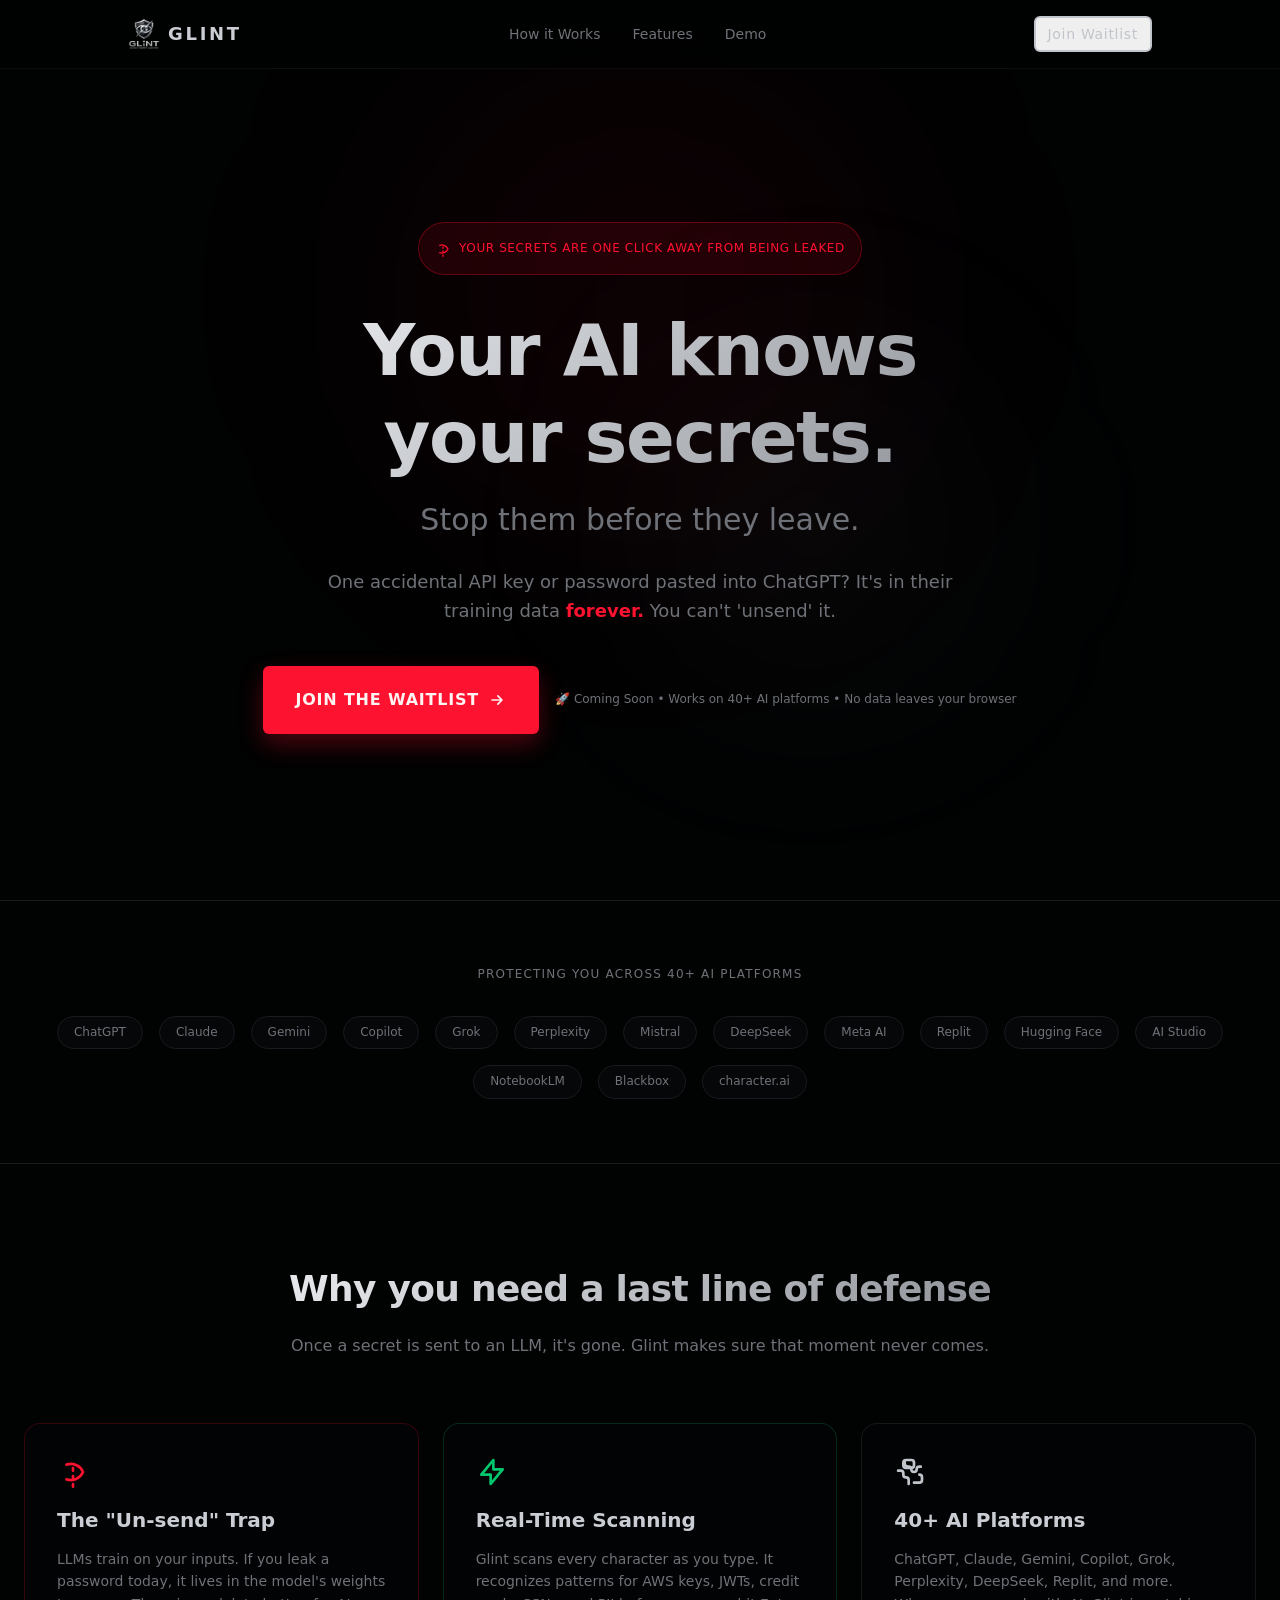
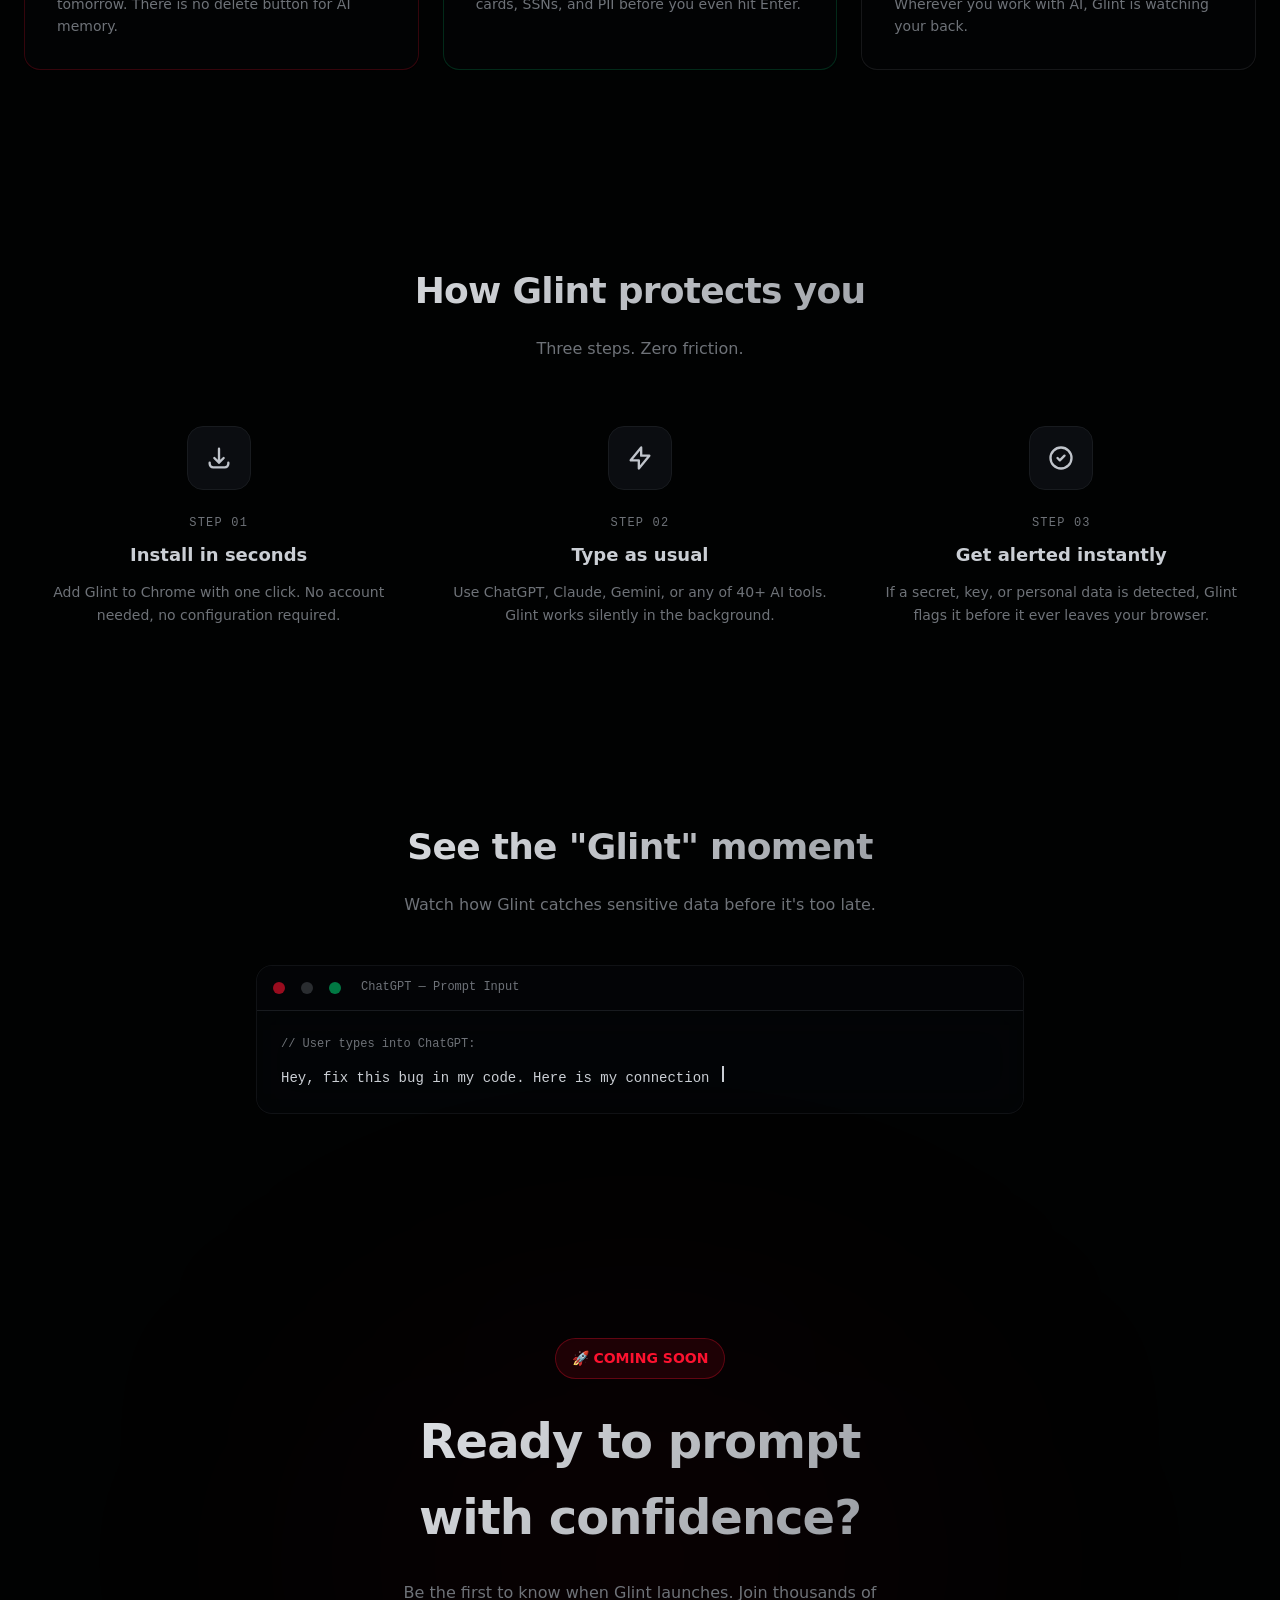
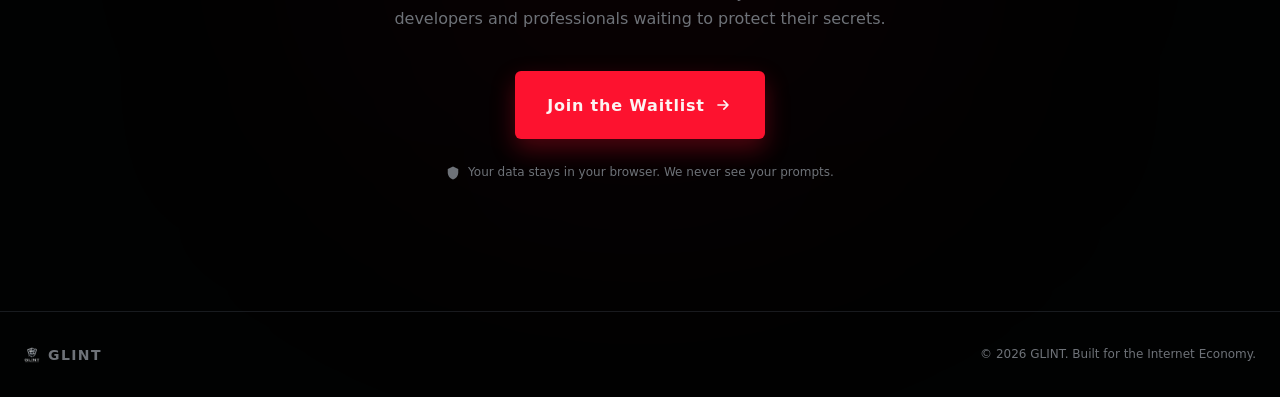
==== commit 02d103ab: "adedd google form link" ====
--- a/index.html
+++ b/index.html
@@ -1105,7 +1105,7 @@
                 <a href="#features">Features</a>
                 <a href="#demo">Demo</a>
             </div>
-            <button class="btn-hero-outline">Add to Chrome — Free</button>
+            <button class="btn-hero-outline" onclick="openWaitlist()">Join Waitlist</button>
         </div>
     </nav>
 
@@ -1133,13 +1133,13 @@
             </p>
             
             <div class="hero-cta">
-                <button class="btn-hero">
-                    PROTECT MY BROWSER NOW
+                <button class="btn-hero" onclick="openWaitlist()">
+                    JOIN THE WAITLIST
                     <svg width="20" height="20" fill="none" stroke="currentColor" viewBox="0 0 24 24">
                         <path stroke-linecap="round" stroke-linejoin="round" stroke-width="2" d="M13 7l5 5m0 0l-5 5m5-5H6"></path>
                     </svg>
                 </button>
-                <p class="hero-cta-subtext">Free • Works on 40+ AI platforms • No data leaves your browser</p>
+                <p class="hero-cta-subtext">🚀 Coming Soon • Works on 40+ AI platforms • No data leaves your browser</p>
             </div>
         </div>
     </section>
@@ -1208,12 +1208,15 @@
         </div>
         
         <div class="cta-content">
+            <div style="display: inline-block; margin-bottom: 1.5rem; padding: 0.5rem 1rem; background-color: oklch(0.63 0.25 25 / 0.1); border: 1px solid oklch(0.63 0.25 25 / 0.3); border-radius: 999px; font-size: 0.875rem; color: var(--danger); font-weight: 600;">
+                🚀 COMING SOON
+            </div>
             <h2 class="text-gradient-silver">Ready to prompt<br/>with confidence?</h2>
-            <p>Join thousands of developers and professionals who trust Glint to keep their secrets safe.</p>
+            <p>Be the first to know when Glint launches. Join thousands of developers and professionals waiting to protect their secrets.</p>
             
             <div class="cta-button-wrapper">
-                <button class="btn-hero">
-                    Get GLINT for Free
+                <button class="btn-hero" onclick="openWaitlist()">
+                    Join the Waitlist
                     <svg width="20" height="20" fill="none" stroke="currentColor" viewBox="0 0 24 24">
                         <path stroke-linecap="round" stroke-linejoin="round" stroke-width="2" d="M13 7l5 5m0 0l-5 5m5-5H6"></path>
                     </svg>
@@ -1248,6 +1251,14 @@
                 splashScreen.style.pointerEvents = 'none';
             }, 3400);
         });
+
+        // Waitlist form handler
+        function openWaitlist() {
+            // Replace 'YOUR_FORM_ID' with your actual Google Form ID
+            // To get your form URL, create a form at https://forms.google.com
+            // Add Email and Phone Number fields, then copy the form URL
+            window.open('https://forms.gle/8E2DTLV99NUyKB9C9', '_blank');
+        }
 
         // Platforms data
         const platforms = [
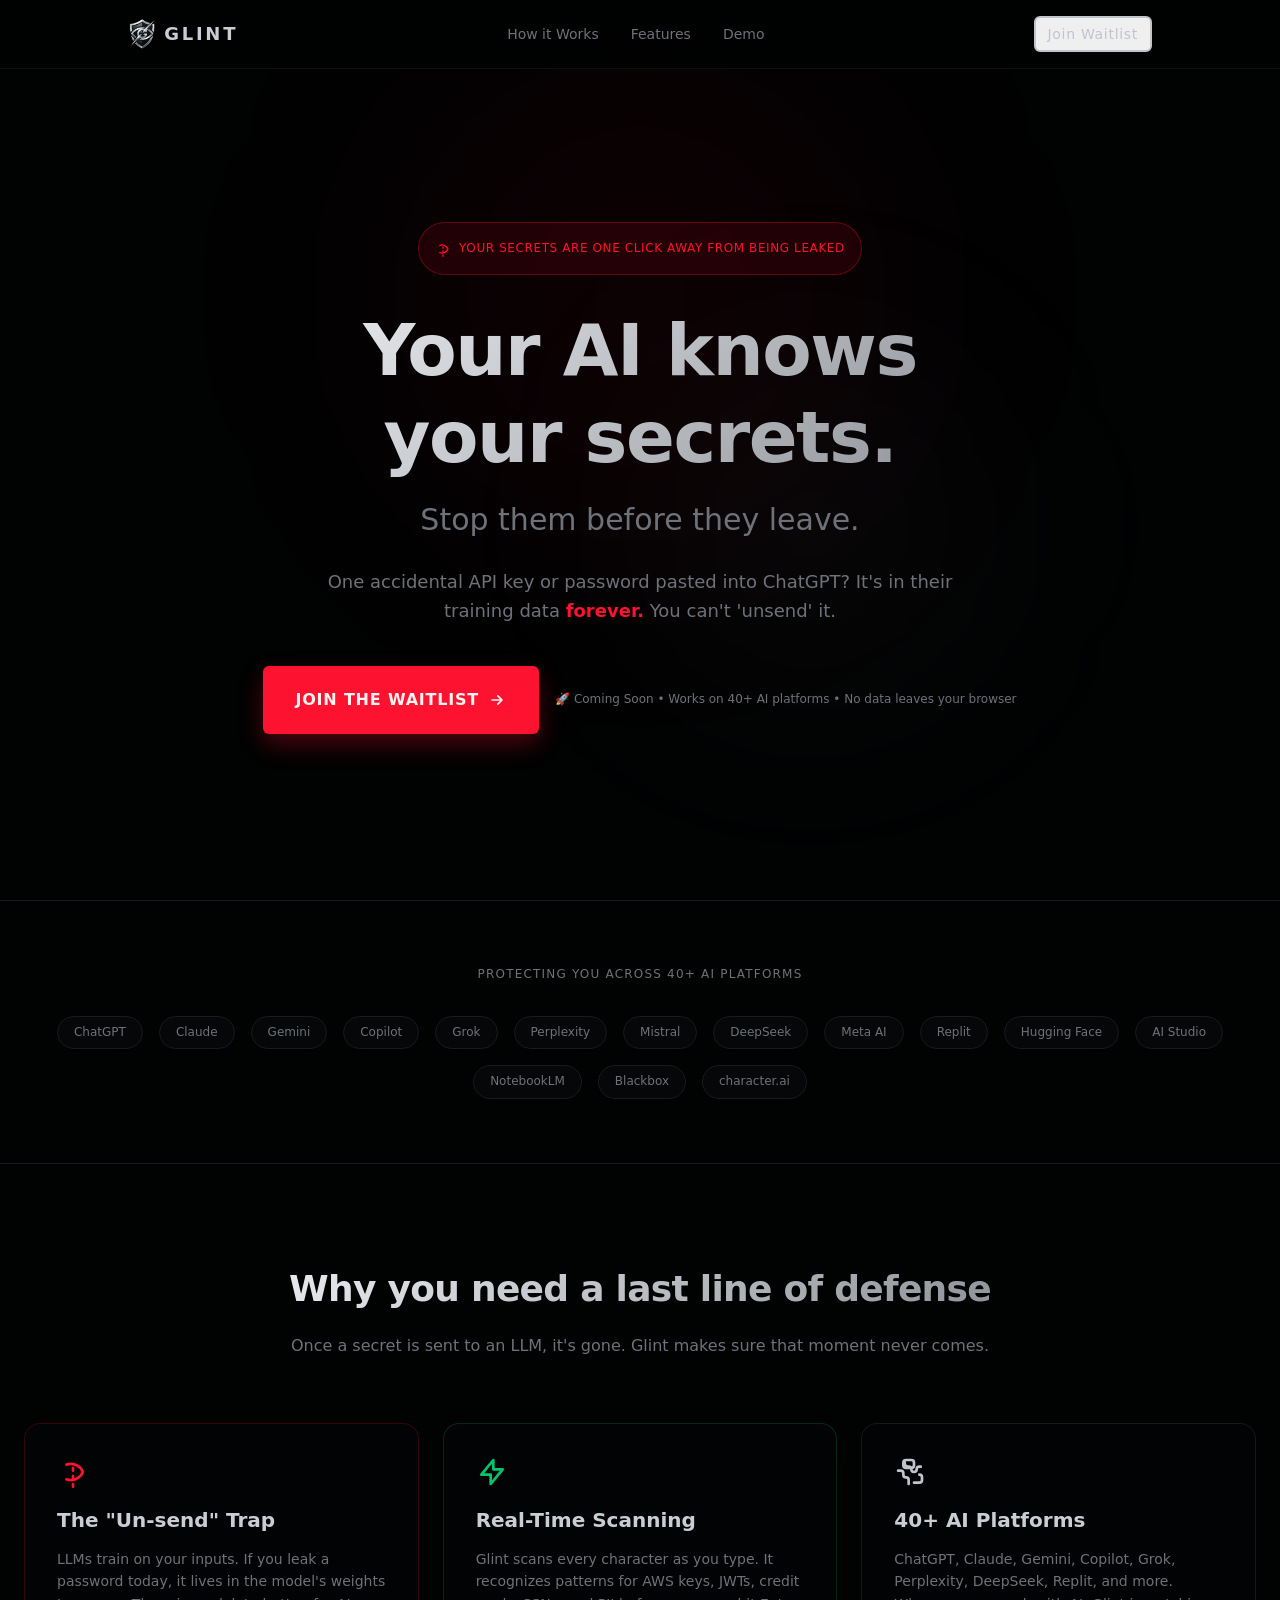
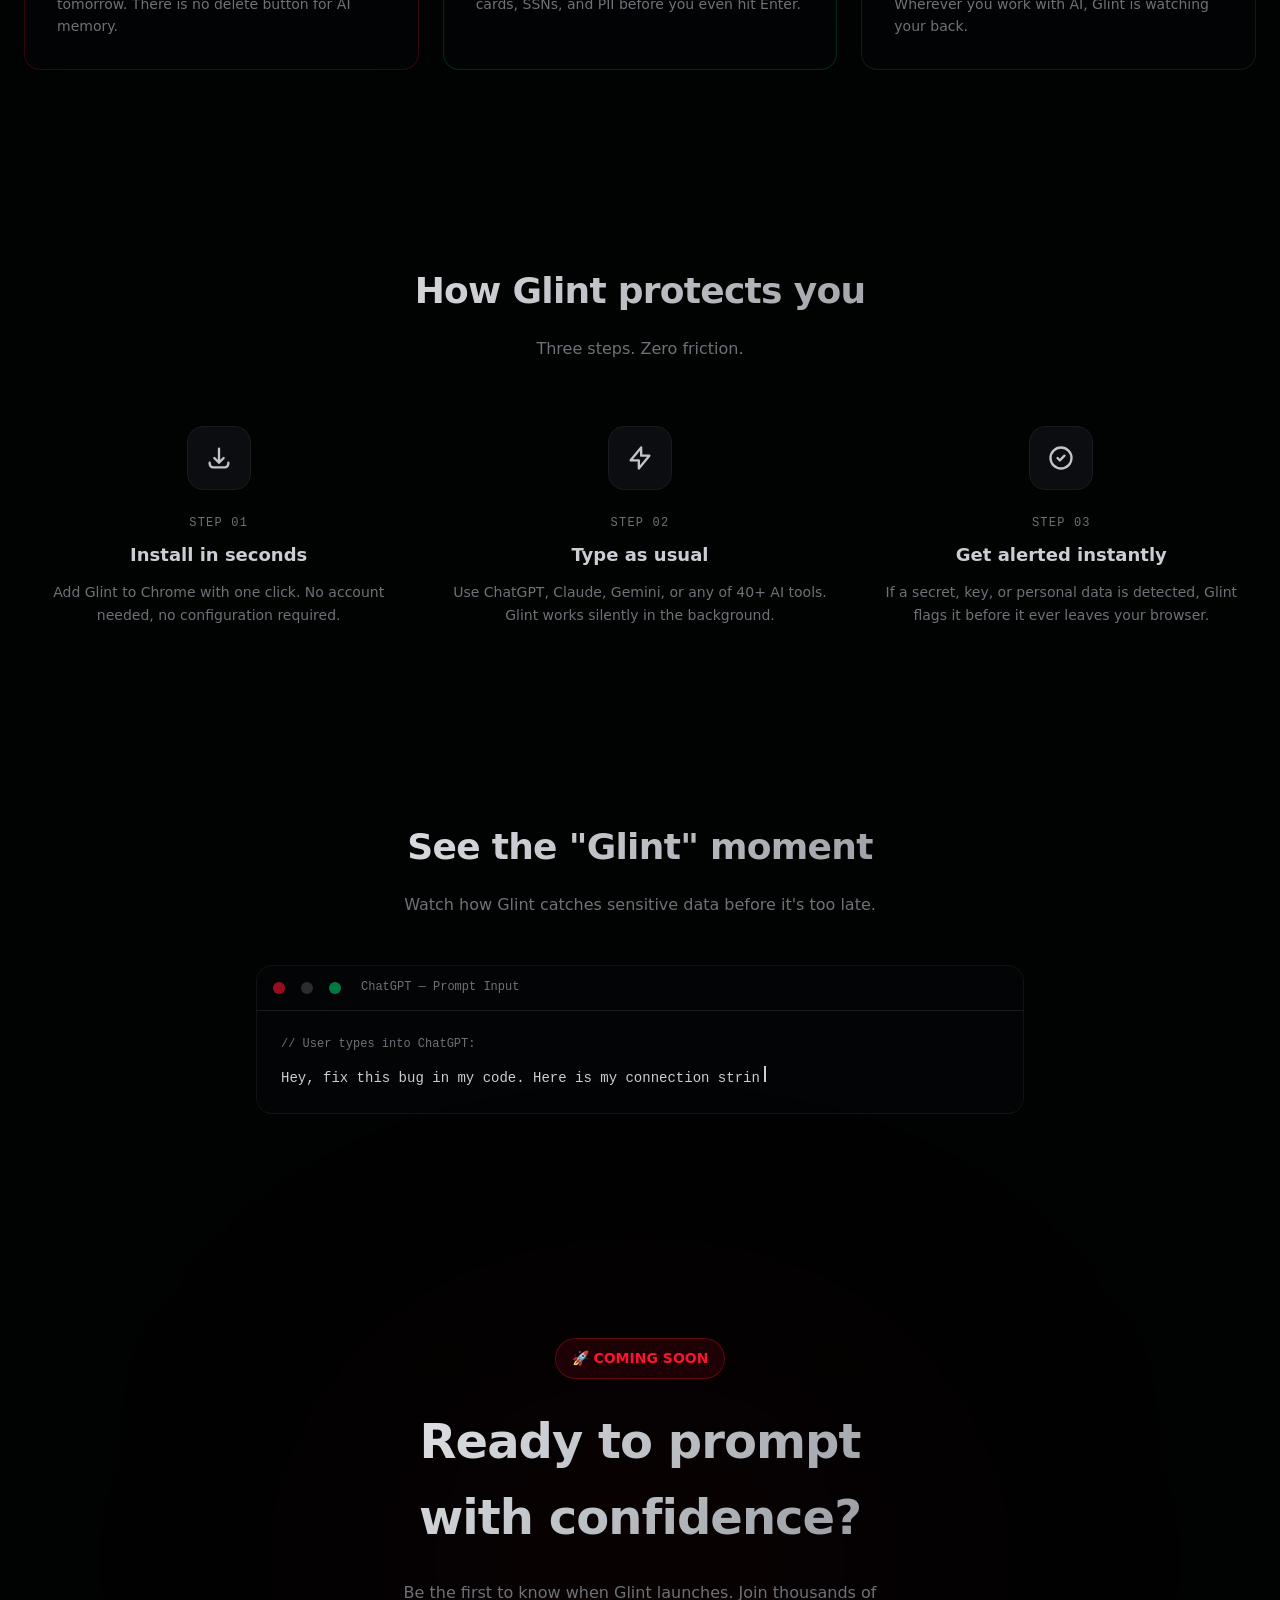
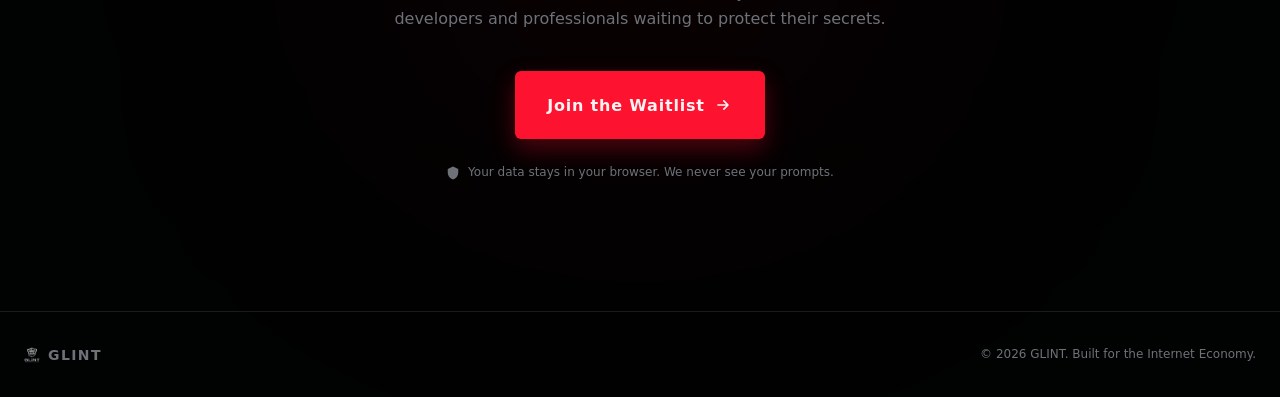
==== commit 6bfd4749: "added a shield icon that appears when I typr any secrets" ====
--- a/index.html
+++ b/index.html
@@ -1097,7 +1097,7 @@
     <nav class="glass-nav">
         <div class="nav-container">
             <div class="nav-logo">
-                <img src="glint_logo.png" alt="GLINT" style="width: 2rem; height: 2rem;">
+                <img src="shield_icon.png" alt="GLINT" style="width: auto; height: 2rem;">
                 <span>GLINT</span>
             </div>
             <div class="nav-links">
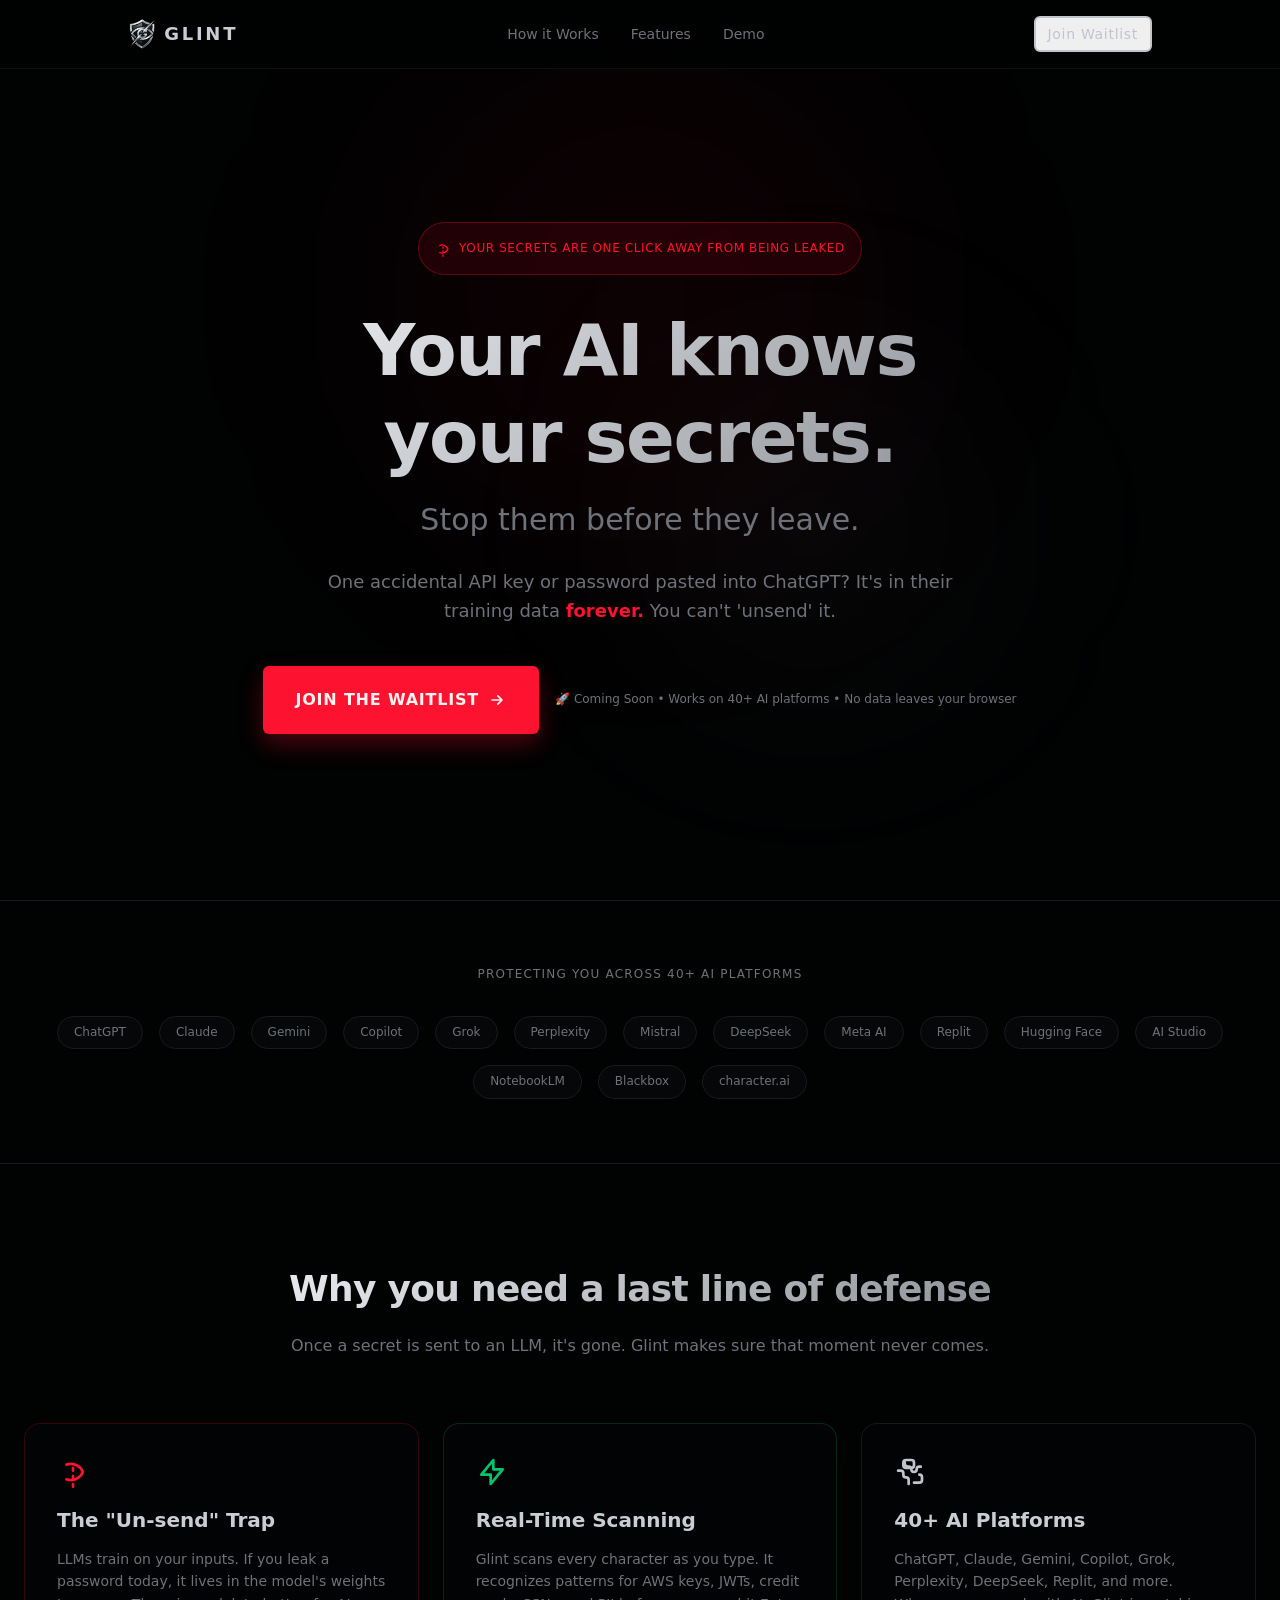
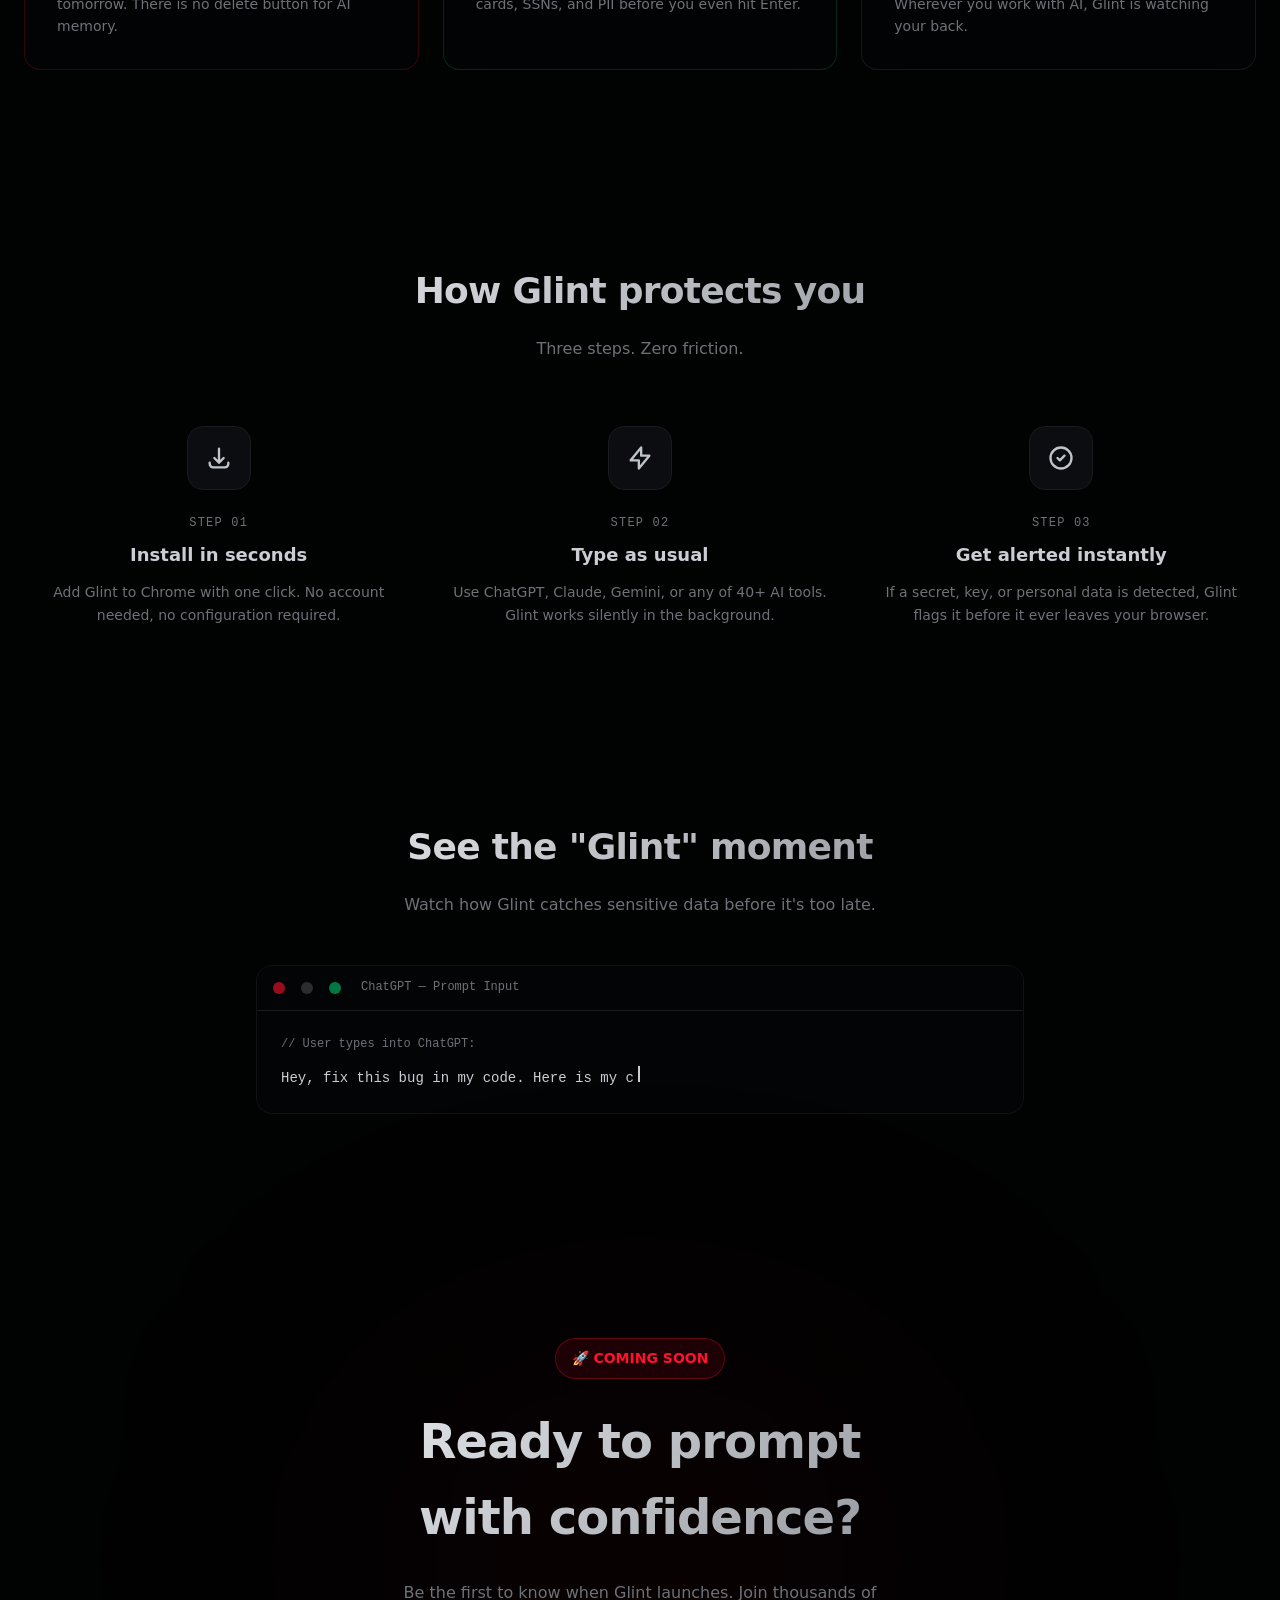
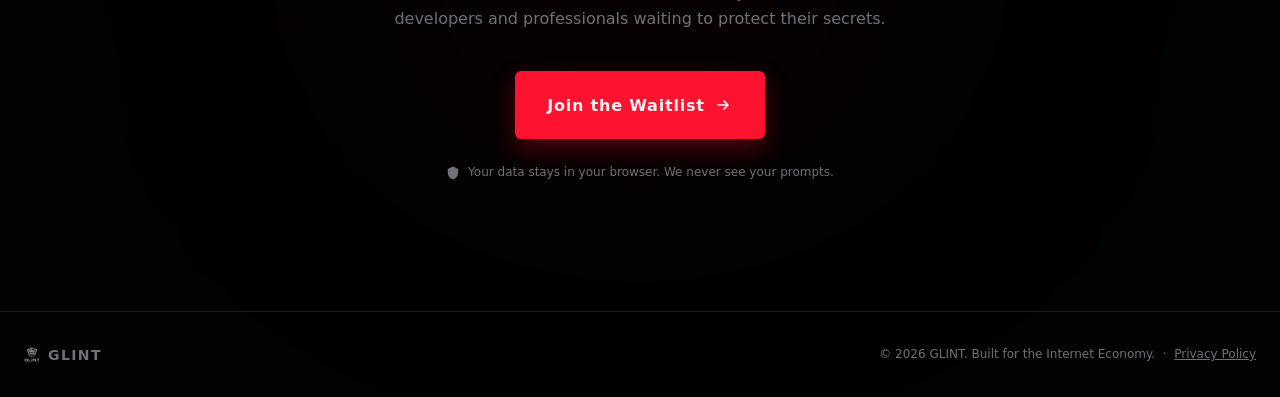
==== commit 4904129d: "added the privacy page" ====
--- a/index.html
+++ b/index.html
@@ -1239,7 +1239,7 @@
                 <img src="glint_logo.png" alt="GLINT" style="width: 1rem; height: 1rem;">
                 <span>GLINT</span>
             </div>
-            <p class="footer-text">© <span id="year"></span> GLINT. Built for the Internet Economy.</p>
+            <p class="footer-text">© <span id="year"></span> GLINT. Built for the Internet Economy. &nbsp;·&nbsp; <a href="/privacy.html" style="color: inherit; text-decoration: underline;">Privacy Policy</a></p>
         </div>
     </footer>
 
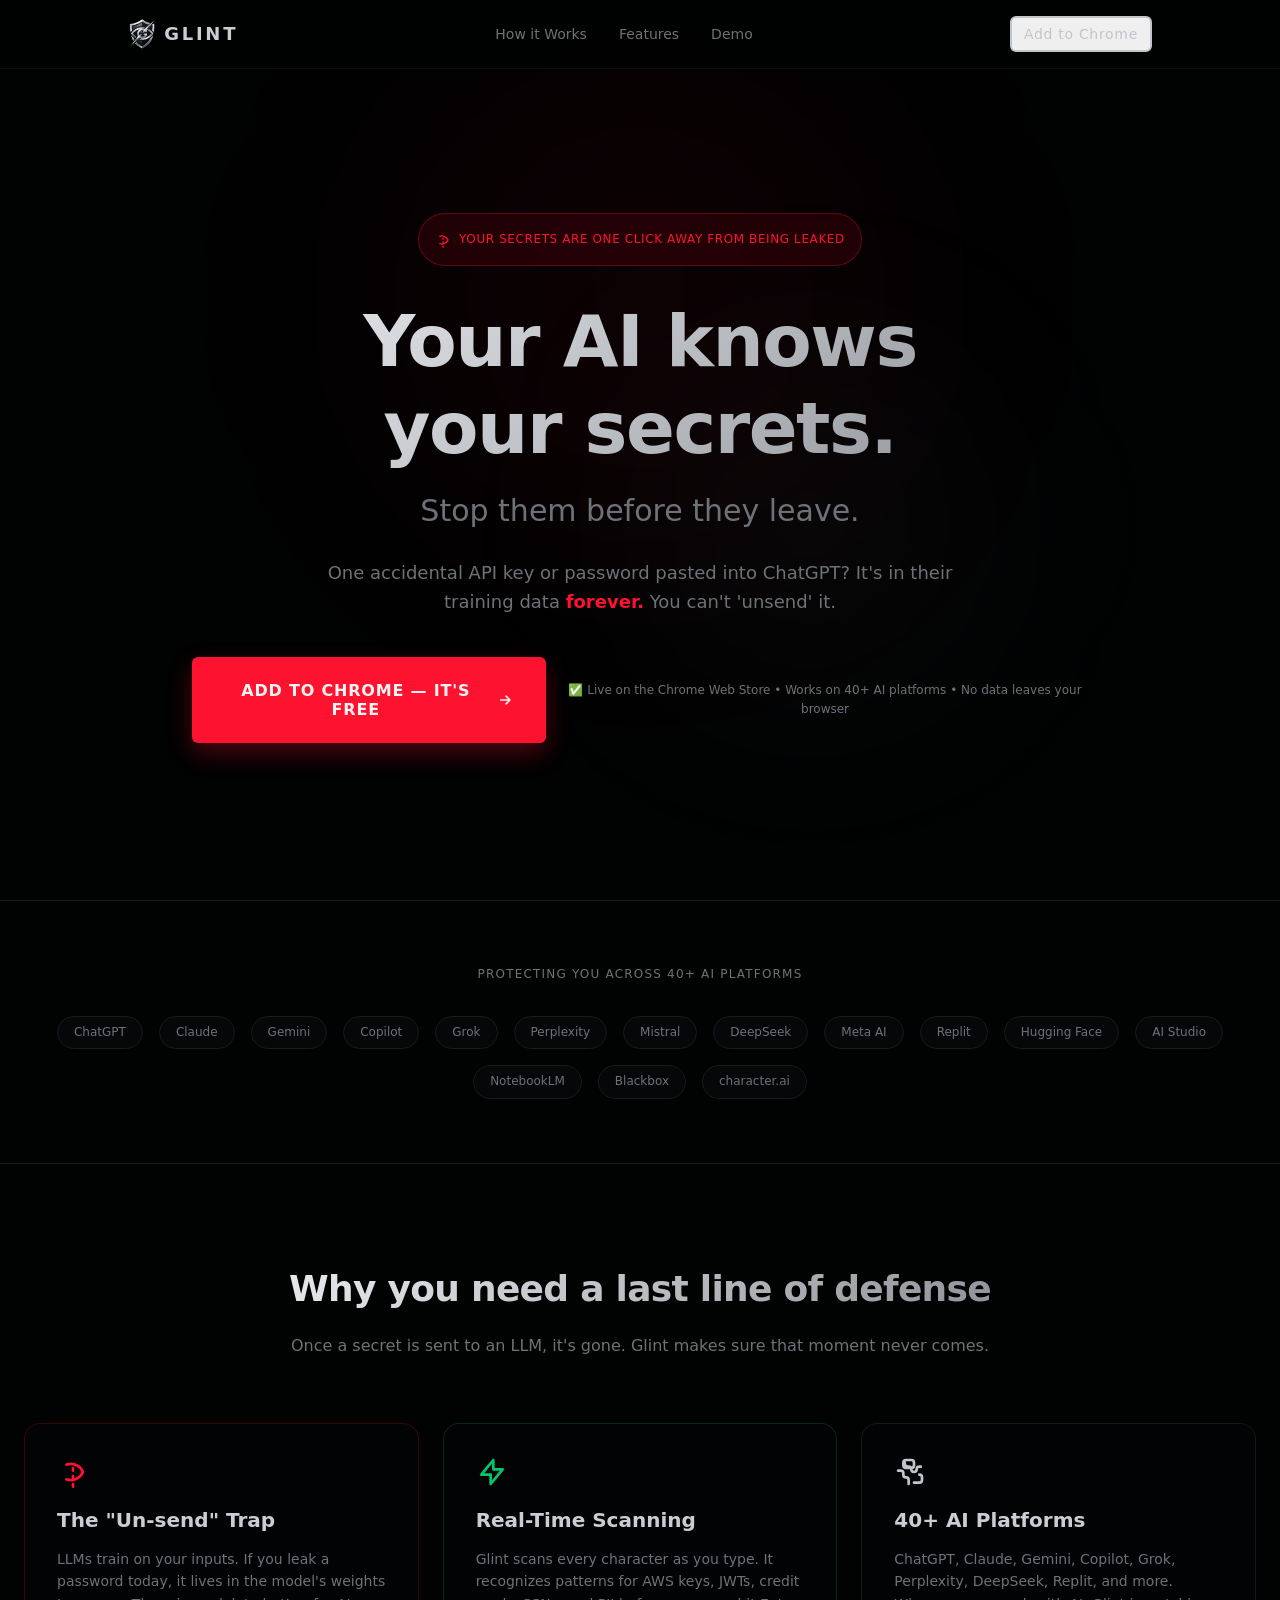
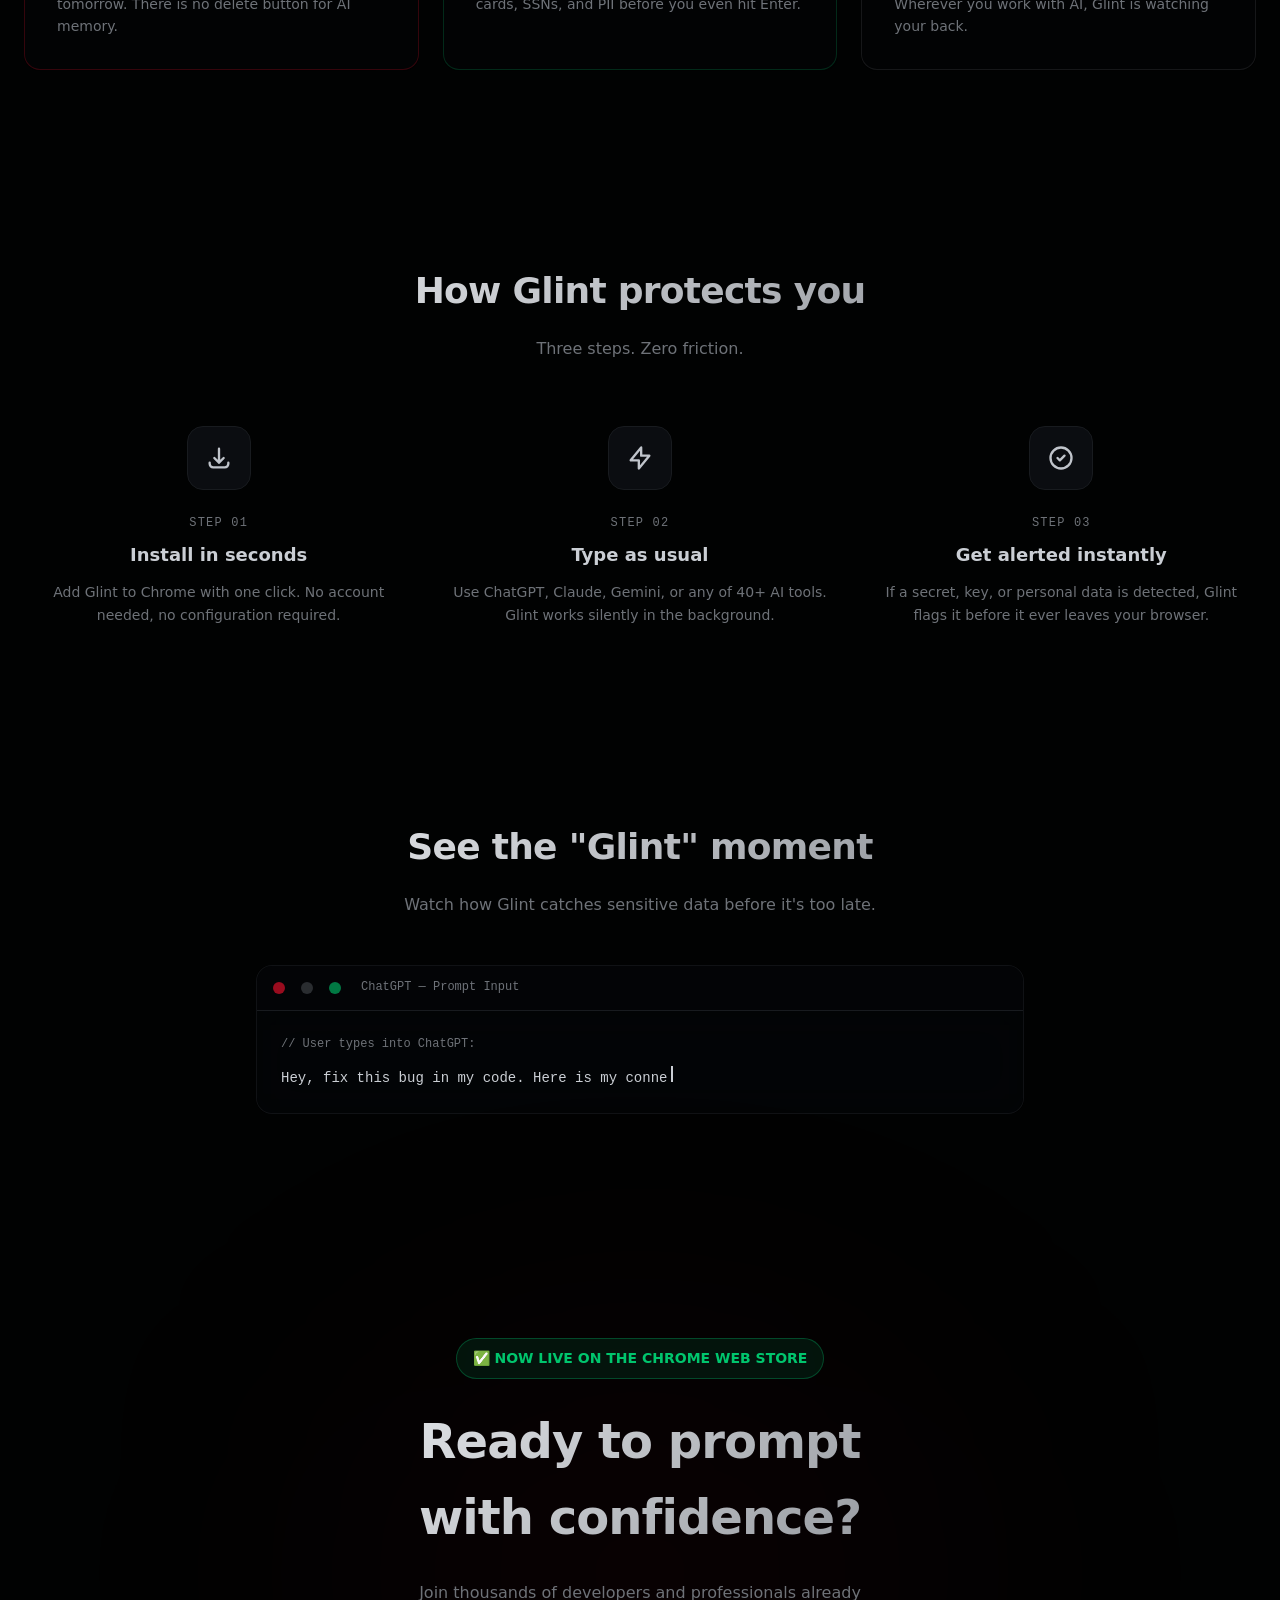
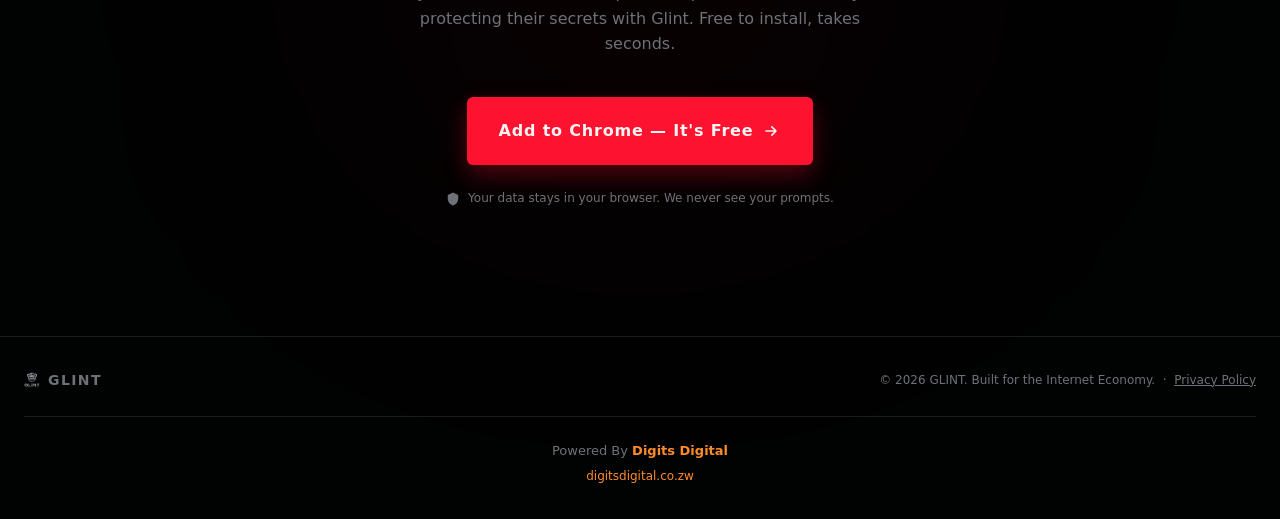
==== commit d04d336c: "Revamp site for launch: replace waitlist CTAs with Chrome Web Store links Glint is now published, so" ====
--- a/index.html
+++ b/index.html
@@ -4,9 +4,9 @@
     <meta charset="UTF-8">
     <meta name="viewport" content="width=device-width, initial-scale=1.0">
     <title>GLINT — Your AI Privacy Guardian | Stop Secret Leaks</title>
-    <meta name="description" content="Glint detects passwords, API keys, and sensitive data in your AI prompts before they're sent. Free Chrome extension for 40+ AI platforms.">
+    <meta name="description" content="Glint detects passwords, API keys, and sensitive data in your AI prompts before they're sent. Free Chrome extension for 40+ AI platforms. Available now on the Chrome Web Store.">
     <meta property="og:title" content="GLINT — Your AI Privacy Guardian">
-    <meta property="og:description" content="Stop accidentally leaking secrets to ChatGPT, Claude, and 40+ AI tools. Free browser extension.">
+    <meta property="og:description" content="Stop accidentally leaking secrets to ChatGPT, Claude, and 40+ AI tools. Free browser extension, available now on the Chrome Web Store.">
     <meta property="og:type" content="website">
     <style>
         * {
@@ -41,6 +41,7 @@
             --safe-foreground: oklch(0.15 0.02 155);
             --silver: oklch(0.82 0.01 260);
             --silver-dim: oklch(0.55 0.01 260);
+            --orange: oklch(0.75 0.17 55);
             
             /* Fonts */
             --font-display: "Inter", ui-sans-serif, system-ui, sans-serif;
@@ -1057,6 +1058,41 @@
             color: var(--muted-foreground);
         }
 
+        .footer-powered-by {
+            width: 100%;
+            margin-top: 1.5rem;
+            padding-top: 1.5rem;
+            border-top: 1px solid var(--border);
+            text-align: center;
+        }
+
+        .footer-powered-by p {
+            font-size: 0.8125rem;
+            color: var(--muted-foreground);
+        }
+
+        .footer-powered-by p a {
+            color: var(--orange);
+            font-weight: 600;
+            text-decoration: none;
+        }
+
+        .footer-powered-by p a:hover {
+            text-decoration: underline;
+        }
+
+        .footer-company-link {
+            display: inline-block;
+            margin-top: 0.375rem;
+            font-size: 0.75rem;
+            color: var(--orange);
+            text-decoration: none;
+        }
+
+        .footer-company-link:hover {
+            text-decoration: underline;
+        }
+
         /* Icon SVG defaults */
         svg {
             display: inline-block;
@@ -1105,7 +1141,7 @@
                 <a href="#features">Features</a>
                 <a href="#demo">Demo</a>
             </div>
-            <button class="btn-hero-outline" onclick="openWaitlist()">Join Waitlist</button>
+            <button class="btn-hero-outline" onclick="installExtension()">Add to Chrome</button>
         </div>
     </nav>
 
@@ -1133,13 +1169,13 @@
             </p>
             
             <div class="hero-cta">
-                <button class="btn-hero" onclick="openWaitlist()">
-                    JOIN THE WAITLIST
+                <button class="btn-hero" onclick="installExtension()">
+                    ADD TO CHROME — IT'S FREE
                     <svg width="20" height="20" fill="none" stroke="currentColor" viewBox="0 0 24 24">
                         <path stroke-linecap="round" stroke-linejoin="round" stroke-width="2" d="M13 7l5 5m0 0l-5 5m5-5H6"></path>
                     </svg>
                 </button>
-                <p class="hero-cta-subtext">🚀 Coming Soon • Works on 40+ AI platforms • No data leaves your browser</p>
+                <p class="hero-cta-subtext">✅ Live on the Chrome Web Store • Works on 40+ AI platforms • No data leaves your browser</p>
             </div>
         </div>
     </section>
@@ -1208,15 +1244,15 @@
         </div>
         
         <div class="cta-content">
-            <div style="display: inline-block; margin-bottom: 1.5rem; padding: 0.5rem 1rem; background-color: oklch(0.63 0.25 25 / 0.1); border: 1px solid oklch(0.63 0.25 25 / 0.3); border-radius: 999px; font-size: 0.875rem; color: var(--danger); font-weight: 600;">
-                🚀 COMING SOON
+            <div style="display: inline-block; margin-bottom: 1.5rem; padding: 0.5rem 1rem; background-color: oklch(0.72 0.19 155 / 0.1); border: 1px solid oklch(0.72 0.19 155 / 0.3); border-radius: 999px; font-size: 0.875rem; color: var(--safe); font-weight: 600;">
+                ✅ NOW LIVE ON THE CHROME WEB STORE
             </div>
             <h2 class="text-gradient-silver">Ready to prompt<br/>with confidence?</h2>
-            <p>Be the first to know when Glint launches. Join thousands of developers and professionals waiting to protect their secrets.</p>
-            
+            <p>Join thousands of developers and professionals already protecting their secrets with Glint. Free to install, takes seconds.</p>
+
             <div class="cta-button-wrapper">
-                <button class="btn-hero" onclick="openWaitlist()">
-                    Join the Waitlist
+                <button class="btn-hero" onclick="installExtension()">
+                    Add to Chrome — It's Free
                     <svg width="20" height="20" fill="none" stroke="currentColor" viewBox="0 0 24 24">
                         <path stroke-linecap="round" stroke-linejoin="round" stroke-width="2" d="M13 7l5 5m0 0l-5 5m5-5H6"></path>
                     </svg>
@@ -1241,6 +1277,10 @@
             </div>
             <p class="footer-text">© <span id="year"></span> GLINT. Built for the Internet Economy. &nbsp;·&nbsp; <a href="/privacy.html" style="color: inherit; text-decoration: underline;">Privacy Policy</a></p>
         </div>
+        <div class="footer-powered-by">
+            <p>Powered By <a href="https://digitsdigital.co.zw" target="_blank" rel="noopener noreferrer">Digits Digital</a></p>
+            <a class="footer-company-link" href="https://digitsdigital.co.zw" target="_blank" rel="noopener noreferrer">digitsdigital.co.zw</a>
+        </div>
     </footer>
 
     <script>
@@ -1252,12 +1292,9 @@
             }, 3400);
         });
 
-        // Waitlist form handler
-        function openWaitlist() {
-            // Replace 'YOUR_FORM_ID' with your actual Google Form ID
-            // To get your form URL, create a form at https://forms.google.com
-            // Add Email and Phone Number fields, then copy the form URL
-            window.open('https://forms.gle/8E2DTLV99NUyKB9C9', '_blank');
+        // Chrome Web Store install handler
+        function installExtension() {
+            window.open('https://chromewebstore.google.com/detail/glint/okonghgghodkpfgghkanojbchkjigccc', '_blank');
         }
 
         // Platforms data
